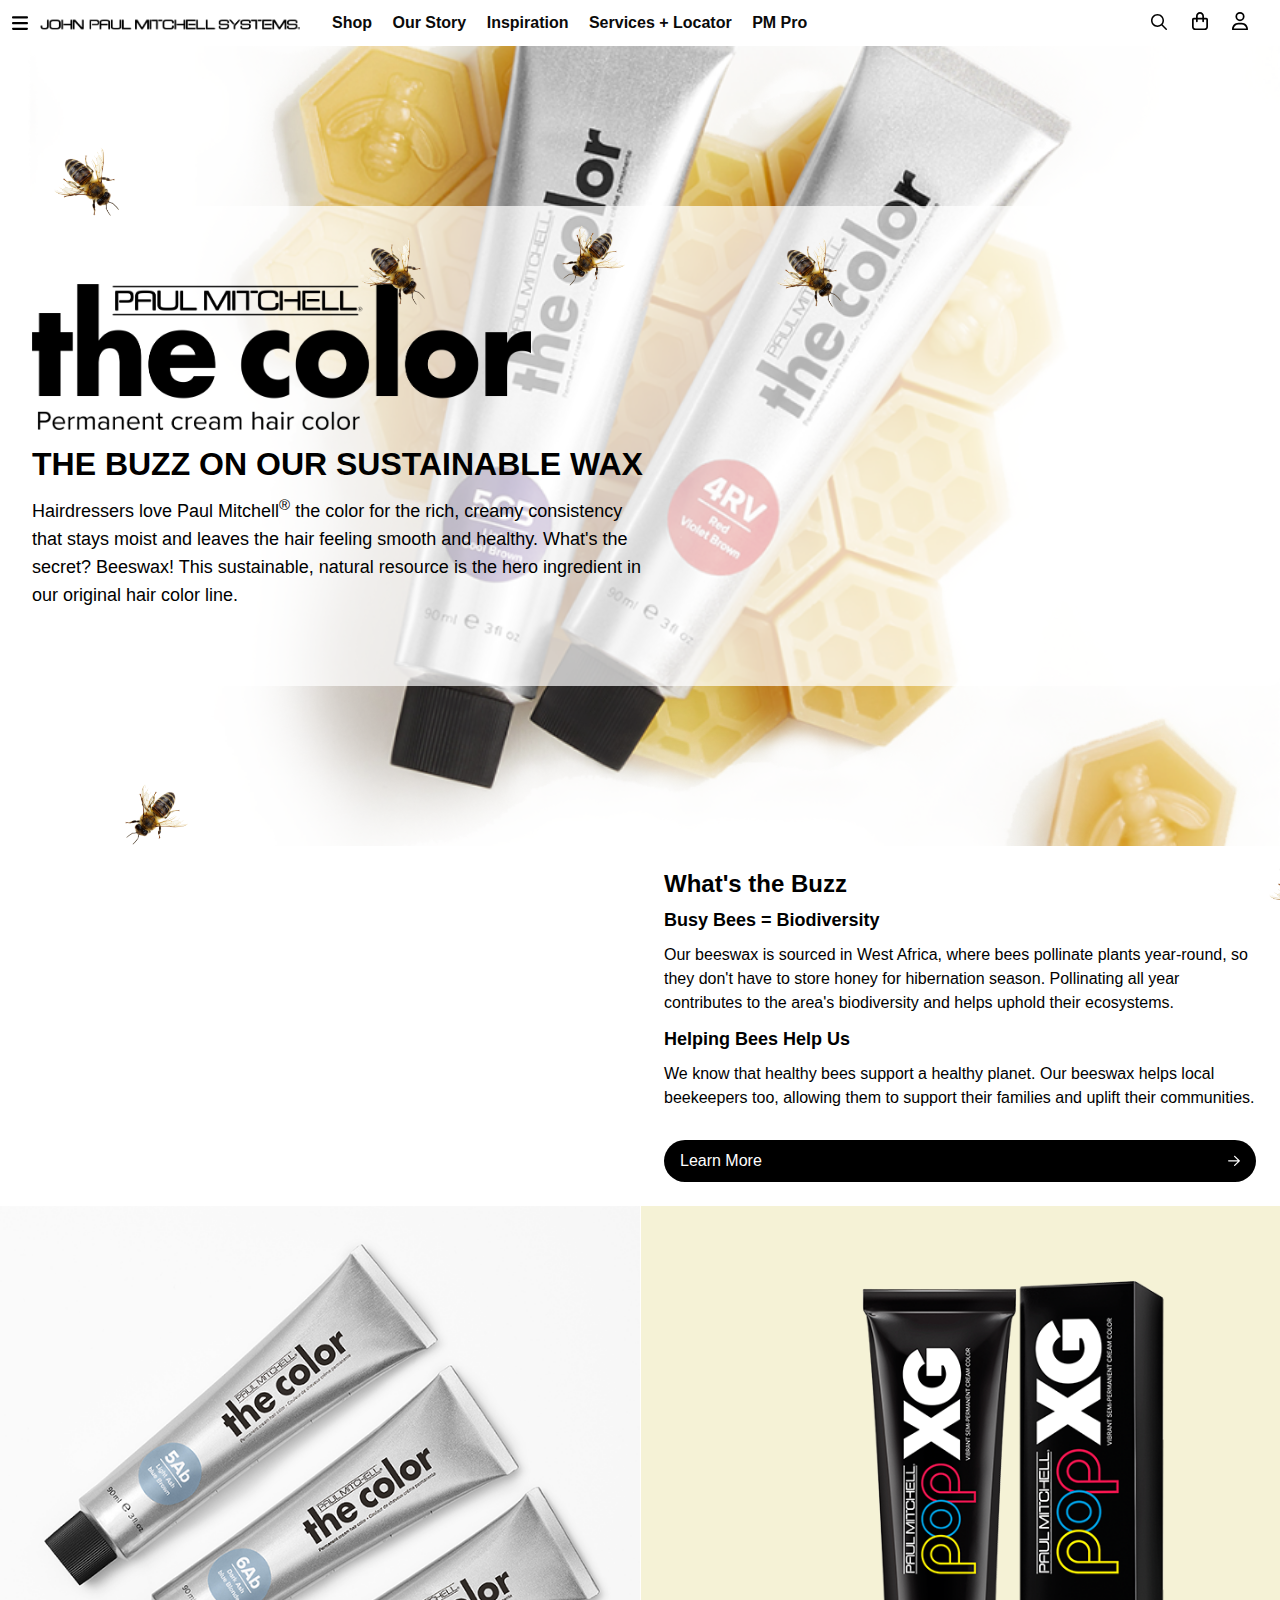
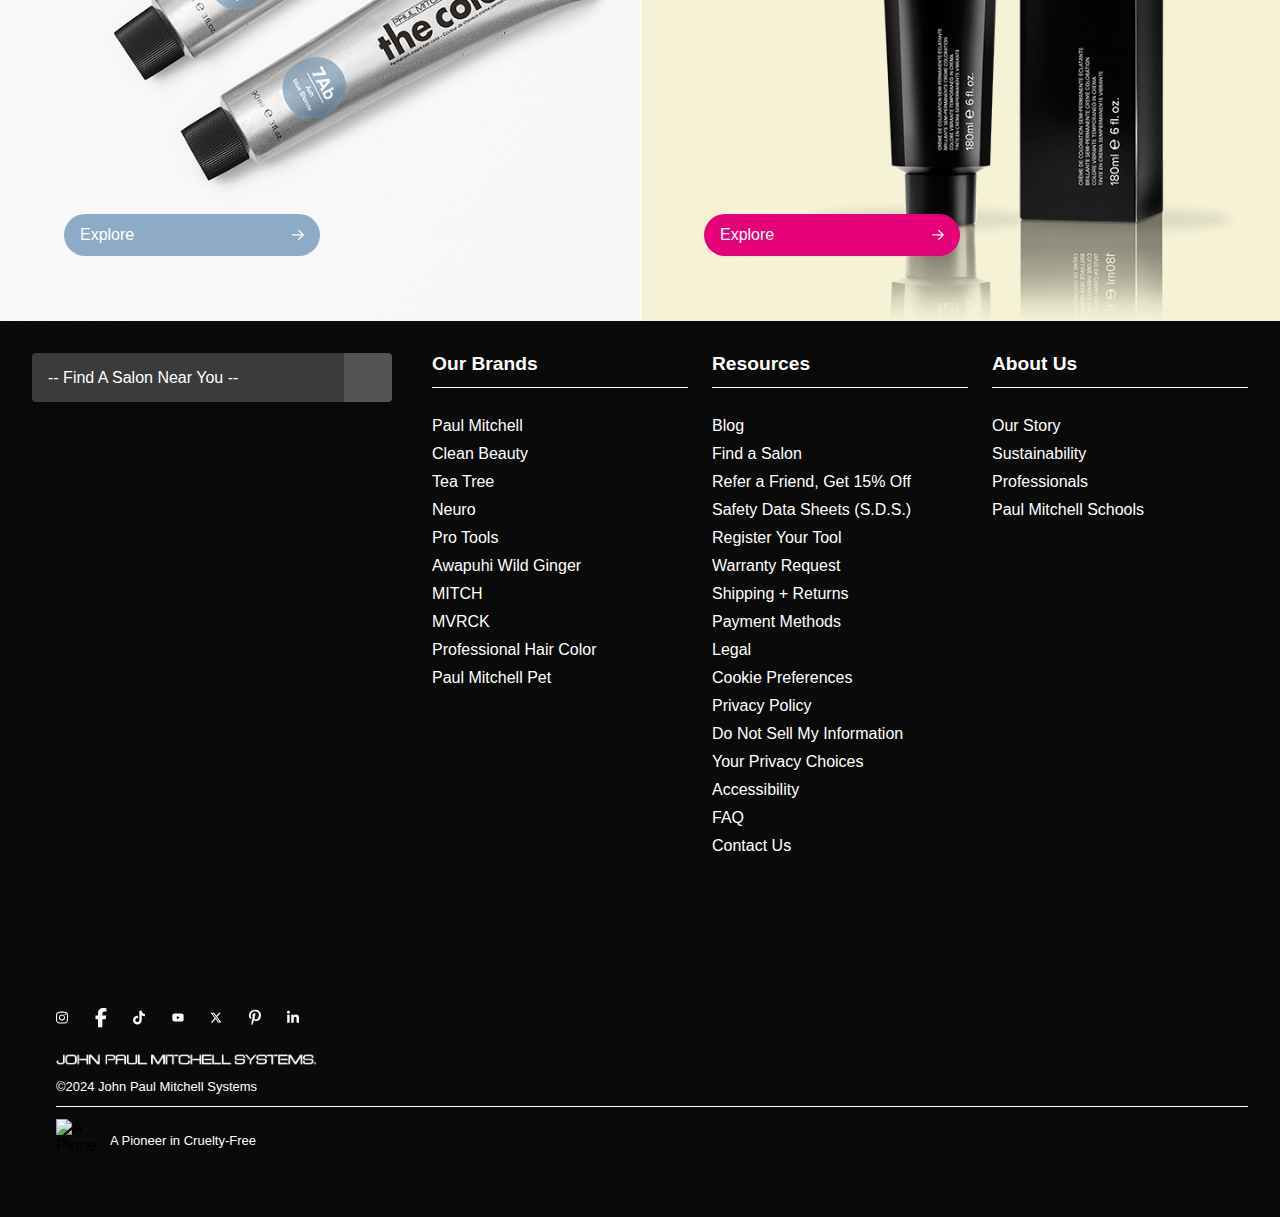
==== index.html @ 615f2bad "Add files via upload" ====
<!DOCTYPE html>
<html lang="en">
<head>
    <meta charset="UTF-8">
    <meta name="viewport" content="width=device-width, initial-scale=1.0">
    <meta name="robots" content="noindex, nofollow">
    <meta http-equiv="cache-control" content="no-cache">
    <meta http-equiv="expires" content="0">
    <meta http-equiv="pragma" content="no-cache">


    <title>JPMS - The Color Landing Page Prototype</title>
    <link rel="stylesheet" href="https://use.typekit.net/tuy0cks.css">
    <link rel="stylesheet" href="https://kit.fontawesome.com/e9c3cba1af.css" crossorigin="anonymous">
    <link rel="stylesheet" href="src/styles-mobile.css">
    <link rel="stylesheet" href="src/styles-tablet.css">
    <link rel="stylesheet" href="src/styles-desktop.css">
    <link rel="stylesheet" href="src/styles-bee.css">
</head>
<body>
    
    <div id="bee-container"></div>

    <main class="container">
            
            <header class="header">

             
                    
                    <svg class="menu" xmlns="http://www.w3.org/2000/svg" viewBox="0 0 448 512"><path d="M0 96C0 78.3 14.3 64 32 64H416c17.7 0 32 14.3 32 32s-14.3 32-32 32H32C14.3 128 0 113.7 0 96zM0 256c0-17.7 14.3-32 32-32H416c17.7 0 32 14.3 32 32s-14.3 32-32 32H32c-17.7 0-32-14.3-32-32zM448 416c0 17.7-14.3 32-32 32H32c-17.7 0-32-14.3-32-32s14.3-32 32-32H416c17.7 0 32 14.3 32 32z"/></svg>
                   
                    
                    <img src="assets/logo-jpms-short.png" class="logo-short">
                    
                    <img src="assets/logo-jpms.png" class="logo-long">  
                    
                    <div class="links">
                        <a href="#">Shop</a>
                        <a href="#">Our Story</a>
                        <a href="#">Inspiration</a>
                        <a href="#">Services + Locator</a>
                        <a href="#">PM Pro</a>
                    </div>
                              
            </header>



            <nav class="header-nav">

                <div>
                    <svg class="ico" xmlns="http://www.w3.org/2000/svg" viewBox="0 0 512 512"><path d="M368 208A160 160 0 1 0 48 208a160 160 0 1 0 320 0zM337.1 371.1C301.7 399.2 256.8 416 208 416C93.1 416 0 322.9 0 208S93.1 0 208 0S416 93.1 416 208c0 48.8-16.8 93.7-44.9 129.1L505 471c9.4 9.4 9.4 24.6 0 33.9s-24.6 9.4-33.9 0L337.1 371.1z"/></svg>

                    <svg class="ico" viewBox="0 0 448 512"><path d="M160 112v48H288V112c0-35.3-28.7-64-64-64s-64 28.7-64 64zm-48 96H48V416c0 26.5 21.5 48 48 48H352c26.5 0 48-21.5 48-48V208H336v56c0 13.3-10.7 24-24 24s-24-10.7-24-24V208H160v56c0 13.3-10.7 24-24 24s-24-10.7-24-24V208zm0-48V112C112 50.1 162.1 0 224 0s112 50.1 112 112v48h64c26.5 0 48 21.5 48 48V416c0 53-43 96-96 96H96c-53 0-96-43-96-96V208c0-26.5 21.5-48 48-48h64z"/></svg>

                    <svg class="ico" xmlns="http://www.w3.org/2000/svg" viewBox="0 0 448 512"><path d="M304 128a80 80 0 1 0 -160 0 80 80 0 1 0 160 0zM96 128a128 128 0 1 1 256 0A128 128 0 1 1 96 128zM49.3 464H398.7c-8.9-63.3-63.3-112-129-112H178.3c-65.7 0-120.1 48.7-129 112zM0 482.3C0 383.8 79.8 304 178.3 304h91.4C368.2 304 448 383.8 448 482.3c0 16.4-13.3 29.7-29.7 29.7H29.7C13.3 512 0 498.7 0 482.3z"/></svg>
                
                </div>    
               
            </nav>


            <section class="hero">
                
                <div class="image">
                    <img src="assets/logo-the-color.png" class="logo">
                </div>
                    
                    <h1>the buzz on our sustainable wax</h1>
                    
                    <p>Hairdressers love Paul Mitchell<sup>&#174;</sup> the color for the rich, creamy consistency that stays moist and leaves the hair feeling smooth and healthy. What's the secret? Beeswax! This sustainable, natural resource is the hero ingredient in our original hair color line.</p>       
                
            </section>
            

            <article class="article-container">
                
                <div class="vid">
                <video class="vid-content" autoplay loop muted playsinline>
                    <source src="assets/vid-color-bees.mp4" type="video/mp4">
                    Your browser does not support the video tag.
                </video>
                </div>

           

                <div class="article">
                   
                    <h2>What's the Buzz</h2>
                    <h3>Busy Bees = Biodiversity</h3>
                    <p>Our beeswax is sourced in West Africa, where bees pollinate plants year-round, so they don't have to store honey for hibernation season. Pollinating all year contributes to the area's biodiversity and helps uphold their ecosystems.</p>
                    <h3>Helping Bees Help Us</h3>
                    <p>We know that healthy bees support a healthy planet. Our beeswax helps local beekeepers too, allowing them to support their families and uplift their communities.</p> 
                
                    <button type="button">Learn More <svg class="svg" xmlns="http://www.w3.org/2000/svg" viewBox="0 0 448 512"><path fill="currentColor" d="M440.6 273.4c4.7-4.5 7.4-10.8 7.4-17.4s-2.7-12.8-7.4-17.4l-176-168c-9.6-9.2-24.8-8.8-33.9 .8s-8.8 24.8 .8 33.9L364.1 232 24 232c-13.3 0-24 10.7-24 24s10.7 24 24 24l340.1 0L231.4 406.6c-9.6 9.2-9.9 24.3-.8 33.9s24.3 9.9 33.9 .8l176-168z"/></svg></button>

                 
                </div>
            
            </article>
            
          



            <article class="promos" >
                
                <div class="ads">
                    <div class="ad1"> 
                        <img src="assets/ad1-ashBlue.png">
                        <button type="button">Explore <svg class="svg" xmlns="http://www.w3.org/2000/svg" viewBox="0 0 448 512"><path fill="currentColor" d="M440.6 273.4c4.7-4.5 7.4-10.8 7.4-17.4s-2.7-12.8-7.4-17.4l-176-168c-9.6-9.2-24.8-8.8-33.9 .8s-8.8 24.8 .8 33.9L364.1 232 24 232c-13.3 0-24 10.7-24 24s10.7 24 24 24l340.1 0L231.4 406.6c-9.6 9.2-9.9 24.3-.8 33.9s24.3 9.9 33.9 .8l176-168z"/></svg></button>
                    </div>
            

            
            
                    <div class="ad2">
                        <img src="assets/ad2-PopXG.png">
                        <button type="button">Explore <svg class="svg" xmlns="http://www.w3.org/2000/svg" viewBox="0 0 448 512"><path fill="currentColor" d="M440.6 273.4c4.7-4.5 7.4-10.8 7.4-17.4s-2.7-12.8-7.4-17.4l-176-168c-9.6-9.2-24.8-8.8-33.9 .8s-8.8 24.8 .8 33.9L364.1 232 24 232c-13.3 0-24 10.7-24 24s10.7 24 24 24l340.1 0L231.4 406.6c-9.6 9.2-9.9 24.3-.8 33.9s24.3 9.9 33.9 .8l176-168z"/></svg></button>
                
                    </div> 
                </div>       
            
            </article>

            
           
      

        

      
            <footer class="footer">

                <!-- <h2 class="location-title"><svg class="svg" xmlns="http://www.w3.org/2000/svg" viewBox="0 0 384 512"><path d="M336 192c0-79.5-64.5-144-144-144S48 112.5 48 192c0 12.4 4.5 31.6 15.3 57.2c10.5 24.8 25.4 52.2 42.5 79.9c28.5 46.2 61.5 90.8 86.2 122.6c24.8-31.8 57.8-76.4 86.2-122.6c17.1-27.7 32-55.1 42.5-79.9C331.5 223.6 336 204.4 336 192zm48 0c0 87.4-117 243-168.3 307.2c-12.3 15.3-35.1 15.3-47.4 0C117 435 0 279.4 0 192C0 86 86 0 192 0S384 86 384 192zm-160 0a32 32 0 1 0 -64 0 32 32 0 1 0 64 0zm-112 0a80 80 0 1 1 160 0 80 80 0 1 1 -160 0z"/></svg>Find a salon near you:</h2> -->

              <article class="locator-search">


                   
                    <select id="stateSelect">
                        <option> -- Find A Salon Near You -- </option>
                    </select>
                

                    <div id="salonModal" class="modal">
                    
                  
                        <h2 class="modal-header" style="z-index: 2000;">Salons Near You</h2>
                    
                        <div class="modal-body" id="salonList"></div>
                        <div class="modal-close" onclick="closeModal()">close x</div>
                
                    </div>
 
                </article> 
                
          
                <section class="footer-nav">
                    <nav class="nav1">
                        <h3 class="nav-h3">Our Brands</h3>
                        <a href="#">Paul Mitchell</a>
                        <a href="#">Clean Beauty</a>
                        <a href="#">Tea Tree</a>
                        <a href="#">Neuro</a>
                        <a href="#">Pro Tools</a>
                        <a href="#">Awapuhi Wild Ginger</a>
                        <a href="#">MITCH</a>
                        <a href="#">MVRCK</a>
                        <a href="#">Professional Hair Color</a>
                        <a href="#">Paul Mitchell Pet</a>
                    </nav>

                    <nav class="nav2">
                        <h3 class="nav-h3">Resources</h3>
                        <a href="#">Blog</a>
                        <a href="#">Find a Salon</a>
                        <a href="#">Refer a Friend, Get 15% Off</a>
                        <a href="#">Safety Data Sheets (S.D.S.)</a>
                        <a href="#">Register Your Tool</a>
                        <a href="#">Warranty Request</a>
                        <a href="#">Shipping + Returns</a>
                        <a href="#">Payment Methods</a>
                        <a href="#">Legal</a>
                        <a href="#">Cookie Preferences</a>
                        <a href="#">Privacy Policy</a>
                        <a href="#">Do Not Sell My Information</a>
                        <a href="#">Your Privacy Choices</a>
                        <a href="#">Accessibility</a>
                        <a href="#">FAQ</a>
                        <a href="#">Contact Us</a>
                    </nav>

                    <nav class="nav3">
                        <h3 class="nav-h3">About Us</h3>
                        <a href="#">Our Story</a>
                        <a href="#">Sustainability</a>
                        <a href="#">Professionals</a>
                        <a href="#">Paul Mitchell Schools</a>
                    </nav>
                
                </section>

                <section class="footer-nav-mobile">
                    <button class="accordion">
                        Our Brands
                        <svg class="svg" xmlns="http://www.w3.org/2000/svg" viewBox="0 0 448 512"><path d="M240 64c0-8.8-7.2-16-16-16s-16 7.2-16 16V240H32c-8.8 0-16 7.2-16 16s7.2 16 16 16H208V448c0 8.8 7.2 16 16 16s16-7.2 16-16V272H416c8.8 0 16-7.2 16-16s-7.2-16-16-16H240V64z"/></svg>
                    </button>
                        <div class="panel">
                            <div class="links">
                            <a href="#">Paul Mitchell</a>
                            <a href="#">Clean Beauty</a>
                            <a href="#">Tea Tree</a>
                            <a href="#">Neuro</a>
                            <a href="#">Pro Tools</a>
                            <a href="#">Awapuhi Wild Ginger</a>
                            <a href="#">MITCH</a>
                            <a href="#">MVRCK</a>
                            <a href="#">Professional Hair Color</a>
                            <a href="#">Paul Mitchell Pet</a>
                            </div>
                        </div>

                    
                    <button class="accordion">
                        Resources
                        <svg class="svg" xmlns="http://www.w3.org/2000/svg" viewBox="0 0 448 512"><path d="M240 64c0-8.8-7.2-16-16-16s-16 7.2-16 16V240H32c-8.8 0-16 7.2-16 16s7.2 16 16 16H208V448c0 8.8 7.2 16 16 16s16-7.2 16-16V272H416c8.8 0 16-7.2 16-16s-7.2-16-16-16H240V64z"/></svg>
                    </button>
                        <div class="panel">
                            <div class="links">
                                <a href="#">Blog</a>
                                <a href="#">Find a Salon</a>
                                <a href="#">Refer a Friend, Get 15% Off</a>
                                <a href="#">Safety Data Sheets (S.D.S.)</a>
                                <a href="#">Register Your Tool</a>
                                <a href="#">Warranty Request</a>
                                <a href="#">Shipping + Returns</a>
                                <a href="#">Payment Methods</a>
                                <a href="#">Legal</a>
                                <a href="#">Cookie Preferences</a>
                                <a href="#">Privacy Policy</a>
                                <a href="#">Do Not Sell My Information</a>
                                <a href="#">Your Privacy Choices</a>
                                <a href="#">Accessibility</a>
                                <a href="#">FAQ</a>
                                <a href="#">Contact Us</a>å
                            </div>
                        </div>
                   
                    <button class="accordion">
                        About Us
                        <svg class="svg" xmlns="http://www.w3.org/2000/svg" viewBox="0 0 448 512"><path d="M240 64c0-8.8-7.2-16-16-16s-16 7.2-16 16V240H32c-8.8 0-16 7.2-16 16s7.2 16 16 16H208V448c0 8.8 7.2 16 16 16s16-7.2 16-16V272H416c8.8 0 16-7.2 16-16s-7.2-16-16-16H240V64z"/></svg>
                    </button> 
                        <div class="panel">
                            <div class="links">
                                <a href="#">Our Story</a>
                                <a href="#">Sustainability</a>
                                <a href="#">Professionals</a>
                                <a href="#">Paul Mitchell Schools</a>
                            </div>
                        </div>
                    
                
                </section>
            
                

                <section class="company-details">

                    <div class="social">
                        
                            <!-- insta -->
                            <svg class="svg" xmlns="http://www.w3.org/2000/svg" viewBox="0 0 448 512"><path d="M224.1 141c-63.6 0-114.9 51.3-114.9 114.9s51.3 114.9 114.9 114.9S339 319.5 339 255.9 287.7 141 224.1 141zm0 189.6c-41.1 0-74.7-33.5-74.7-74.7s33.5-74.7 74.7-74.7 74.7 33.5 74.7 74.7-33.6 74.7-74.7 74.7zm146.4-194.3c0 14.9-12 26.8-26.8 26.8-14.9 0-26.8-12-26.8-26.8s12-26.8 26.8-26.8 26.8 12 26.8 26.8zm76.1 27.2c-1.7-35.9-9.9-67.7-36.2-93.9-26.2-26.2-58-34.4-93.9-36.2-37-2.1-147.9-2.1-184.9 0-35.8 1.7-67.6 9.9-93.9 36.1s-34.4 58-36.2 93.9c-2.1 37-2.1 147.9 0 184.9 1.7 35.9 9.9 67.7 36.2 93.9s58 34.4 93.9 36.2c37 2.1 147.9 2.1 184.9 0 35.9-1.7 67.7-9.9 93.9-36.2 26.2-26.2 34.4-58 36.2-93.9 2.1-37 2.1-147.8 0-184.8zM398.8 388c-7.8 19.6-22.9 34.7-42.6 42.6-29.5 11.7-99.5 9-132.1 9s-102.7 2.6-132.1-9c-19.6-7.8-34.7-22.9-42.6-42.6-11.7-29.5-9-99.5-9-132.1s-2.6-102.7 9-132.1c7.8-19.6 22.9-34.7 42.6-42.6 29.5-11.7 99.5-9 132.1-9s102.7-2.6 132.1 9c19.6 7.8 34.7 22.9 42.6 42.6 11.7 29.5 9 99.5 9 132.1s2.7 102.7-9 132.1z"/></svg>
    
                            <!-- facebook -->
                            <svg class="svg" xmlns="http://www.w3.org/2000/svg" viewBox="0 0 320 512"><path d="M80 299.3V512H196V299.3h86.5l18-97.8H196V166.9c0-51.7 20.3-71.5 72.7-71.5c16.3 0 29.4 .4 37 1.2V7.9C291.4 4 256.4 0 236.2 0C129.3 0 80 50.5 80 159.4v42.1H14v97.8H80z"/></svg>
    
                            <!-- tik tok -->
                            <svg class="svg" xmlns="http://www.w3.org/2000/svg" viewBox="0 0 448 512"><path d="M448 209.9a210.1 210.1 0 0 1 -122.8-39.3V349.4A162.6 162.6 0 1 1 185 188.3V278.2a74.6 74.6 0 1 0 52.2 71.2V0l88 0a121.2 121.2 0 0 0 1.9 22.2h0A122.2 122.2 0 0 0 381 102.4a121.4 121.4 0 0 0 67 20.1z"/></svg>
    
                            <!-- youtube -->
                            <svg class="svg" xmlns="http://www.w3.org/2000/svg" viewBox="0 0 576 512"><path d="M549.7 124.1c-6.3-23.7-24.8-42.3-48.3-48.6C458.8 64 288 64 288 64S117.2 64 74.6 75.5c-23.5 6.3-42 24.9-48.3 48.6-11.4 42.9-11.4 132.3-11.4 132.3s0 89.4 11.4 132.3c6.3 23.7 24.8 41.5 48.3 47.8C117.2 448 288 448 288 448s170.8 0 213.4-11.5c23.5-6.3 42-24.2 48.3-47.8 11.4-42.9 11.4-132.3 11.4-132.3s0-89.4-11.4-132.3zm-317.5 213.5V175.2l142.7 81.2-142.7 81.2z"/></svg>
    
                            <!-- X -->
                            <svg class="svg" xmlns="http://www.w3.org/2000/svg" viewBox="0 0 512 512"><path d="M389.2 48h70.6L305.6 224.2 487 464H345L233.7 318.6 106.5 464H35.8L200.7 275.5 26.8 48H172.4L272.9 180.9 389.2 48zM364.4 421.8h39.1L151.1 88h-42L364.4 421.8z"/></svg>
    
                            <!-- pinterest -->
                            <svg class="svg" xmlns="http://www.w3.org/2000/svg" viewBox="0 0 384 512"><path d="M204 6.5C101.4 6.5 0 74.9 0 185.6 0 256 39.6 296 63.6 296c9.9 0 15.6-27.6 15.6-35.4 0-9.3-23.7-29.1-23.7-67.8 0-80.4 61.2-137.4 140.4-137.4 68.1 0 118.5 38.7 118.5 109.8 0 53.1-21.3 152.7-90.3 152.7-24.9 0-46.2-18-46.2-43.8 0-37.8 26.4-74.4 26.4-113.4 0-66.2-93.9-54.2-93.9 25.8 0 16.8 2.1 35.4 9.6 50.7-13.8 59.4-42 147.9-42 209.1 0 18.9 2.7 37.5 4.5 56.4 3.4 3.8 1.7 3.4 6.9 1.5 50.4-69 48.6-82.5 71.4-172.8 12.3 23.4 44.1 36 69.3 36 106.2 0 153.9-103.5 153.9-196.8C384 71.3 298.2 6.5 204 6.5z"/></svg>
    
                            <!-- in -->
                            <svg class="svg" xmlns="http://www.w3.org/2000/svg" viewBox="0 0 448 512"><path d="M100.3 448H7.4V148.9h92.9zM53.8 108.1C24.1 108.1 0 83.5 0 53.8a53.8 53.8 0 0 1 107.6 0c0 29.7-24.1 54.3-53.8 54.3zM447.9 448h-92.7V302.4c0-34.7-.7-79.2-48.3-79.2-48.3 0-55.7 37.7-55.7 76.7V448h-92.8V148.9h89.1v40.8h1.3c12.4-23.5 42.7-48.3 87.9-48.3 94 0 111.3 61.9 111.3 142.3V448z"/></svg>
                       
    
    
    
                    </div>
    
                    <copyright class="copyright">
                        
                        <img src="assets/logo-jpms-white.png" class="logo">
                        <p>&copy;2024 John Paul Mitchell Systems</p>
                    
                    </copyright>

                    <div class="cruelty-free">
                
                        <img alt="A Pioneer in Cruelty-Free icon" src="https://s7d1.scene7.com/is/image/jpms/CrueltyFree-icon?$PNG-Responsive$&amp;hei=60&amp;fmt=png-alpha">
                        <p>A Pioneer in Cruelty-Free</p>
                    </div>

                </section>
              



            </footer> 



    </main>
    <script src="salons.js"></script>
    <script src="bee.js"></script>
</body>
</html>
---- src/styles-mobile.css ----
* {
    margin:0;
    font-family: "proxima-nova", sans-serif;
    font-weight: 300, 400, 500, 700, 900;
}

:root {
    --arrow-bg: rgba(255, 255, 255, 0.3);
    --arrow-icon: url(https://upload.wikimedia.org/wikipedia/commons/9/9d/Caret_down_font_awesome_whitevariation.svg);
    --select-bg: rgba(255, 255, 255, 0.2);
  }

@media screen and (max-width: 599px) {

.container {
    display: grid;
    grid-template-columns: 1fr 1fr 1fr;
    grid-template-rows: repeat(8, auto);
    margin: auto;
    width: 100%;
}

.header {
    grid-column: 1 / 4;
    grid-row: 1 / 2;
    display: flex;
    padding:12px;   
}

.header .menu {
    width: 16px;
    height: 16px;
}

.header .logo-short {
    display: inline;
    width: 59px;
    height: 14px;
    margin-left: 12px;
    margin-top: 2px;  
}

.header .logo-long {
   display: none;
}

.header .links {
    display: none;
}


.header-nav {
    grid-column: 3 / 4;
    grid-row: 1 / 2;
    padding: 12px;
    display: flex;
    justify-content: flex-end;
    align-items: center;
    margin-right: 4px;

}

.header-nav .ico {
    width: 16px;
    height: auto;
    margin-right: 8px;
}


.hero {
    grid-column: 1 / span 4;
    grid-row: 2 / 4;
    background-image: url("../assets/hero-image.png");
    background-repeat: no-repeat;
    background-size: cover;
    background-position: center left;
    display: flex;
    flex-direction: column;
    justify-content: center;
    padding-left: 16px;
    min-height: 300px; /* Ensure the hero section is at least {*px}tall */
    position: relative;

}

.hero::before {
    content: "";
    position: absolute;
    top: 50;
    left: 0;
    width: 100%;
    height: 40%;
    background-color: rgba(255, 255, 255, 0.5); /* White overlay with 50% opacity */
    border-radius: 10px;
    z-index: 1; /* Ensure the overlay appears above the background image but below the content */
  }

.hero .image {
    position: relative;
    z-index: 2; /* Ensure the content appears above the overlay */
    display: flex;
    flex-direction: column;
  
  }

.hero .logo{
    width: 50%;
    height: auto;

}



.hero h1 {
    font-size: medium;
    text-transform: uppercase;
    width: 50%;
    margin-top: 8px;
    z-index: 5;
}



.hero p {
    display: none;
}

.article-container {
    grid-column: 1 / span 4;
    grid-row: 4 / 5;
    display: grid;
    grid-template-columns: 1fr 1fr 1fr;

}

.vid {
    grid-column: 1 / span 4;
    grid-row: 1;
    width: 100%;
    height: auto;  
    display: flex;
    justify-content: center;
    align-items: center;
}

.vid-content {
    width: 100%;
    height: auto;
    
}

.article {
    grid-column: 1 / span 4;
    grid-row: 2;
    margin: auto;
    padding: 24px;
   
}

.article button {
    display: flex;
    justify-content: space-between;
    align-items: center;
    padding: 12px 16px 12px 16px;
    background-color: #0A0A0A;
    border-radius: 50px;
    border: none;
    color: white;
    width: 100%;
    margin-top:30px;
    font-size: small;
}

.svg {
    width: 12px;
    height: auto;
}

.article h2 {
    font-size: larger;
    margin-bottom: 12px;
}

.article h3 {
    font-size: medium;
    margin-bottom: 12px;
}

.article p {
    font-size: small;
    margin-bottom: 14px;
}

.ad1 {
    grid-column: 1 / 4;
    grid-row: 6 / 7;
    position: relative;
}

.promo {
    grid-column: 1 / span 4;
    grid-row: 5 / 6;
    display: grid;
    grid-template-columns: 1fr 1fr 1fr;

}

.promos {
    grid-column: 1 / span 4;
    grid-row: 5 / 6;
    display: grid;
    grid-template-columns: 1fr 1fr 1fr;

}

.ads {
    grid-column: 1 / span 4;
    grid-row: 1;
    
}

.ad1 {
    width: 100%;
    position: relative;
}

.ad1 img {
    width: 100%;
    height: 100%;
}

.ad1 button {
    position:absolute;
    top: 85%;
    left: 10%;
    display: flex;
    justify-content: space-between;
    align-items: center;
    padding: 8px 16px 8px 16px;
    background-color: #8DAAC6;
    border-radius: 50px;
    border: none;
    color: white;
    width: 40%;
    font-size: small;
    
}
.ad2 {
    width: 100%;
    position:relative;
    
}

.ad2 img {
    width: 100%;
    height: 100%;
}

.ad2 button {
    position:absolute;
    top: 85%;
    left: 10%;
    display: flex;
    justify-content: space-between;
    align-items: center;
    padding: 8px 16px 8px 16px;
    background-color: #E50278;
    border-radius: 50px;
    border: none;
    color: white;
    width: 40%;
    font-size: small;
}


.footer {
    grid-column: 1 / span 6;
    grid-row: 7 / 9;
    padding: 12px;
    background-color: #0A0A0A;
    display: grid;
    grid-template-columns: 1fr;
    grid-template-rows: auto;
}


.locator-search {
    grid-column: 1;
    grid-row: auto;
    height: auto;
    display: flex;
    flex-direction: column;
    justify-content: center;
    align-items: center;
    position: relative;

}


.location-title .svg {
    fill: white;
    margin-right: 8px;
}


.locator-search .svg {
    fill: white;
    width: 12px;
    height: auto;
    margin-right: 8px;
    margin-left: 8px;
}

.locator-search select {
    appearance: none;
    margin-top: 24px;
    margin-bottom: 24px;
    border: 0;
    outline: 0;
    font: inherit;
    width: 90%;
    padding: 1rem 4rem 1rem 1rem;
    background: 
        var(--arrow-icon) 
        no-repeat right 0.8em center / 1.4em,
        linear-gradient(to left, 
        var(--arrow-bg) 3em, 
        var(--select-bg) 3em);
    color: white;
    border-radius: 0.25em;
    box-shadow: 0 0 1em 0 rgba(0, 0, 0, 0.2);
    cursor: pointer;

   
    &::-ms-expand {
      display: none;
    }
   
    &:focus {
      outline: none;
    }
  }
  


.modal {
    display: none;
    position: fixed;
    left: 0;
    right: 0;
    bottom: 0;
    width: 100%;
    background-color: white;
    border-top: none;
    box-shadow: 0 -2px 10px rgba(0, 0, 0, 0.1);
    z-index: 1000;
    transition: transform 0.3s ease-in-out;
    transform: translateY(100%);
    border-top-left-radius: 10px;
    border-top-right-radius: 10px;

}

.modal.open {
    display: block;
    transform: translateY(0);
}

.modal-header {
    padding: 10px;
    text-align: center;
    border-bottom: 1px solid #ccc;
}


.modal-body {
    padding: 48px;
    margin-bottom: 24px;
    text-align: center;
    display: flex; /* Use Flexbox */
    flex-direction: column;
    justify-content: center; /* Center items horizontally */
    align-items: center; /* Center items vertically */
    gap: 20px; /* Spacing between salons */
}


.modal-close {
    cursor: pointer;
    color: black;
    font-size: 14px;
    padding: 10px;
    display: block;
    text-align: center;
    border-top: 1px solid #ccc;
    text-transform: uppercase;
   
}

.modal-close .svg {
    width: 24px;
    height: auto;
}

.salon {
    padding: 12px;
    border-bottom: 1px solid #ccc;
    text-align: center;
   


}
.footer-nav {
    display: none;
}

.footer-nav-mobile {
    grid-column: 1;
    grid-row: 2;
    display: flex;
    flex-direction: column;
    align-items: center;
    margin-bottom: 48px;

}

.accordion {
    background-color: #0A0A0A;
    color: white;
    cursor: pointer;
    padding: 18px;
    width: 90%;
    text-align: left;
    border-bottom: 1px white solid;
    border-left: none;
    border-top: none;
    border-right: none;
    outline: none;
    transition: 0.4s;
    font-size: medium;
    display: flex;
    justify-content: space-between; 
    align-items: center;
  }
  
  .accordion .svg {
    fill: white;
    width: 12px;
    height: auto;

  }

  .active, .accordion:hover {
    background-color: none;
  }

  .panel {
    padding: 18px;
    background-color: none;
    display: none;
    overflow: hidden;
    width: 65%;
  }

  .panel a {
    color: white;
    text-decoration: none;
    margin-bottom: 12px;
  }

  .links {
    display: flex;
    flex-direction: column;
  }

  .company-details {

    display: flex;
    flex-direction: column;
    padding: 24px;

}

.social {   
    width: 68%;
    display: flex;
    justify-content: space-between;
    margin-bottom: 8px;
    


}
.social .svg {
    fill: white;
}

.copyright {   
    border-bottom: white 1px solid;
    margin-top: 12px;
   
}

.logo {
    width: 225px;
    height: auto;
}
.copyright p {
    color: white;
    font-size: small;
    margin-bottom: 12px;

}

.cruelty-free {    
    display: flex;
    align-items: center;
    margin-top: 12px;


}

.cruelty-free img {
    width: 42px;
    height: 42px;
    margin-right: 12px;
}
.cruelty-free p {
    font-size: small;
    color: white;
}


}
---- src/styles-tablet.css ----
* {
    margin:0;
    font-family: "proxima-nova", sans-serif;
    font-weight: 300, 400, 500, 700, 900;
}

:root {
    --arrow-bg: rgba(255, 255, 255, 0.3);
    --arrow-icon: url(https://upload.wikimedia.org/wikipedia/commons/9/9d/Caret_down_font_awesome_whitevariation.svg);
    --select-bg: rgba(255, 255, 255, 0.2);
  }

@media screen and (min-width: 600px) and (max-width: 1023px) {

.container {
    display: grid;
    grid-template-columns: 1fr 1fr 1fr;
    grid-template-rows: repeat(8, auto);
    margin: auto;
    width: 100%;
}

.header {
    grid-column: 1 / 3;
    grid-row: 1 / 2;
    display: flex;
    padding:12px;

      
}

.header .menu {
    width: 16px;
    height: 16px;
    margin-left: 8px;
}

.header .logo-short {
    display: inline;
    width: 69px;
    height: 16px;
    margin-left: 18px;
    margin-top: 2px;  
}

.header .logo-long {
   display: none;
}

.header .links {
    display: none;
}

.header-nav {
    grid-column: 3 / 4;
    grid-row: 1 / 2;
    padding: 12px;
    display: flex;
    justify-content: flex-end;
    align-items: center;



}

.header-nav .ico {
    width: 16px;
    height: auto;
    margin-right: 8px;

}


.hero {
    grid-column: 1 / span 4;
    grid-row: 2 / 4;
    background-image: url("../assets/hero-image.png");
    background-repeat: no-repeat;
    background-size: cover;
    background-position: center left;
    display: flex;
    flex-direction: column;
    justify-content: center;
    padding-left: 32px;
    min-height: 450px; 
    position: relative;


}

.hero::before {
    content: "";
    position: absolute;
    top: 50;
    left: 0;
    width: 100%;
    height: 80%;
    background-color: rgba(255, 255, 255, 0.55); /* White overlay */
    z-index: 1; 
  }

.hero .image {
    position: relative;
    z-index: 2; 
    display: flex;
    flex-direction: column;
  
  }

.hero .logo{
    width: 50%;
    height: auto;

}

.hero h1 {
    font-size: medium;
    text-transform: uppercase;
    width: 50%;
    margin-top: 20px;
    z-index: 5;
}

.hero p {
   
    font-size: medium;
    font-weight: 500;
    display: block;
    width: 60%;
    z-index: 6;
    margin-top: 8px;
}

.article-container {
    grid-column: 1 / span 4;
    grid-row: 4 / 5;
    display: grid;
    grid-template-columns: 1fr 1fr;

}

.vid {
    grid-column: 1 / span 3;
    grid-row: 1;
    width: 100%;
    height: auto;  
    display: flex;
    justify-content: center;
    align-items: center;
}

.vid-content {
    width: 100%;
    height: auto;
    
}

.article {
    grid-column: 1 / span 4;
    grid-row: 2;
    padding: 32px;
   
}

.article button {
    display: flex;
    justify-content: space-between;
    align-items: center;
    padding: 12px 16px 12px 16px;
    background-color: #0A0A0A;
    border-radius: 50px;
    border: none;
    color: white;
    width: 100%;
    margin-top:30px;
    font-size: small;
}

.svg {
    width: 12px;
    height: auto;
}

.article h2 {
    font-size: x-large;
    margin-bottom: 12px;
}

.article h3 {
    font-size: large;
    margin-bottom: 12px;
}

.article p {
    font-size: medium;
    margin-bottom: 14px;
}

.promos {
    grid-column: 1 / span 4;
    grid-row: 5 / 6;
    display: grid;
    grid-template-columns: 1fr 1fr 1fr;

}

.ads {
    grid-column: 1 / span 4;
    grid-row: 1;
    display: flex;
    
}

.ad1 {
    width: 50%;
    position: relative;
}

.ad1 img {
    width: 100%;
    height: 100%;
}

.ad1 button {
    position:absolute;
    top: 85%;
    left: 10%;
    display: flex;
    justify-content: space-between;
    align-items: center;
    padding: 8px 16px 8px 16px;
    background-color: #8DAAC6;
    border-radius: 50px;
    border: none;
    color: white;
    width: 40%;
    font-size: small;
    
}
.ad2 {
    width: 50%;
    position:relative;
    
}

.ad2 img {
    width: 100%;
    height: 100%;
}

.ad2 button {
    position:absolute;
    top: 85%;
    left: 10%;
    display: flex;
    justify-content: space-between;
    align-items: center;
    padding: 8px 16px 8px 16px;
    background-color: #E50278;
    border-radius: 50px;
    border: none;
    color: white;
    width: 40%;
    font-size: small;
}

.footer {
    grid-column: 1 / span 6;
    grid-row: 7 / 9;
    padding: 24px;
    background-color: #0A0A0A;
    display: grid;
    grid-template-columns: 1fr;
    grid-template-rows: auto;
}


.locator-search {
    grid-column: 1;
    grid-row: 1;
    height: auto;
    display: flex;
    flex-direction: column;
    justify-content: center;
    align-items: center;
    margin-top: 24px;
    position: relative;

}


.location-title .svg {
    fill: white;
    margin-right: 8px;
}


.locator-search .svg {
    fill: white;
    width: 12px;
    height: auto;
    margin-right: 8px;
    margin-left: 8px;
}

.locator-search select {
    appearance: none;
    margin-bottom: 48px;
    border: 0;
    outline: 0;
    font: inherit;
    width: 90%;
    padding: 1rem 4rem 1rem 1rem;
    background: 
        var(--arrow-icon) 
        no-repeat right 0.8em center / 1.4em,
        linear-gradient(to left, 
        var(--arrow-bg) 3em, 
        var(--select-bg) 3em);
    color: white;
    border-radius: 0.25em;
    box-shadow: 0 0 1em 0 rgba(0, 0, 0, 0.2);
    cursor: pointer;


   
    &::-ms-expand {
      display: none;
    }
   
    &:focus {
      outline: none;
    }
  }
  


.modal {
    display: none;
    position: fixed;
    left: 0;
    right: 0;
    bottom: 0;
    width: 100%;
    background-color: white;
    border-top: none;
    box-shadow: 0 -2px 10px rgba(0, 0, 0, 0.1);
    z-index: 1000;
    transition: transform 0.3s ease-in-out;
    transform: translateY(100%);
    border-top-left-radius: 10px;
    border-top-right-radius: 10px;

}

.modal.open {
    display: block;
    transform: translateY(0);
}

.modal-header {
    padding: 10px;
    text-align: center;
    border-bottom: 1px solid #ccc;
}


.modal-body {
    padding: 48px;
    margin-bottom: 24px;
    text-align: center;
    display: flex; /* Use Flexbox */
    flex-direction: column;
    justify-content: center; /* Center items horizontally */
    align-items: center; /* Center items vertically */
    gap: 20px; /* Spacing between salons */
}


.modal-close {
    cursor: pointer;
    color: #0A0A0A;
    font-size: 14px;
    padding: 10px;
    display: block;
    text-align: center;
    border-top: 1px solid #ccc;
    text-transform: uppercase;
   
}

.modal-close .svg {
    width: 24px;
    height: auto;
}

.salon {
    padding: 12px;
    border-bottom: 1px solid #ccc;
    text-align: center;
   
}

.footer-nav {
    display: none;
}

.footer-nav-mobile {
    grid-column: 1;
    grid-row: auto;
    display: flex;
    flex-direction: column;
    align-items: center;

}

.accordion {
    background-color: #0A0A0A;
    color: white;
    cursor: pointer;
    padding: 18px;
    width: 90%;
    text-align: left;
    border-bottom: 1px white solid;
    border-left: none;
    border-top: none;
    border-right: none;
    outline: none;
    transition: 0.4s;
    font-size: medium;
    display: flex;
    justify-content: space-between; 
    align-items: center;
  }
  
  .accordion .svg {
    fill: white;
    width: 12px;
    height: auto;

  }

  .active, .accordion:hover {
    background-color: none;
  }

  .panel {
    padding: 18px;
    background-color: none;
    display: none;
    overflow: hidden;
    width: 75%;
  }

  .panel a {
    color: white;
    text-decoration: none;
    margin-bottom: 12px;
  }

  .links {
    display: flex;
    flex-direction: column;
  }

  .company-details {
    display: flex;
    flex-direction: column;
    padding: 48px;
    margin-top: 64px;
}

.social {   
    width: 34%;
    display: flex;
    justify-content: space-between;
    margin-bottom: 8px;


}
.social .svg {
    fill: white;
}

.copyright {   
    border-bottom: white 1px solid;
    margin-top: 12px;
   
}

.logo {
    width: 225px;
    height: auto;
}
.copyright p {
    color: white;
    font-size: small;
    margin-bottom: 12px;

}

.cruelty-free {    
    display: flex;
    align-items: center;
    margin-top: 16px;


}

.cruelty-free img {
    width: 42px;
    height: 42px;
    margin-right: 12px;
}
.cruelty-free p {
    font-size: small;
    color: white;
}



}
---- src/styles-desktop.css ----
* {
    margin:0;
    font-family: "proxima-nova", sans-serif;
    font-weight: 300, 400, 500, 700, 900;
}

:root {
    --arrow-bg: rgba(255, 255, 255, 0.3);
    --arrow-icon: url(https://upload.wikimedia.org/wikipedia/commons/9/9d/Caret_down_font_awesome_whitevariation.svg);
    --select-bg: rgba(255, 255, 255, 0.2);
  }


@media screen and (min-width: 1024px) {

.container {
    display: grid;
    grid-template-columns: 1fr 1fr 1fr;
    grid-template-rows: repeat(8, auto);
    margin: auto;
    max-width: 1440px;
    width: 100%;

   
}

.header {
    grid-column: 1 / span 3;
    grid-row: 1 / 2;
    display: flex;
    align-items: center;
    padding: 12px;

   
}

.header .menu {
    width: 16px;
    margin-right: 12px;
}

.header .logo-short {
    display: none;  
}

.header .logo-long {
    display: block;
    width: 260px;
    height: auto;
    margin-top: 3px;
    
   
    
}

.header .links {
    display: block;
    margin-left: 32px;    

}

.header a {
    font-size: medium;
    font-weight: 600;
    text-decoration: none;
    color: #0A0A0A;
    margin-right: 16px;
}

header a:hover {
    color: #ccc;
}

.header-nav {
    grid-column: 3 / 4;
    grid-row: 1 / 2;
    padding: 12px;
    display: flex;
    justify-content: flex-end;
    align-items: center;


    
}


.header-nav .ico {
    width: 16px;
    height: auto;
    margin-right: 20px;
}


.hero {
    grid-column: 1 / span 4;
    grid-row: 2 / 4;
    background-image: url("../assets/hero-image.png");
    background-repeat: no-repeat;
    background-size: cover;
    background-position: center;
    display: flex;
    flex-direction: column;
    justify-content: center;
    padding-left: 32px;
    min-height: 800px; 
    position: relative;

} 

.hero::before {
    content: "";
    position: absolute;
    top: 50;
    left: 0;
    width: 100%;
    height: 60%;
    background-color: rgba(255, 255, 255, 0.70);
    border-radius: 10px;
    z-index: 1; 
  }

.hero .image {
    position: relative;
    z-index: 2; 
    display: flex;
    flex-direction: column;
  
  }

.hero .logo{
    width: 40%;
    height: auto;

}

.hero h1 {
    font-size: xx-large;
    text-transform: uppercase;
    width: 70%;
    margin-top: 8px;
    z-index: 5;
}

.hero p {
   
    font-size: large;
    font-weight: 500;
    display: block;
    width: 50%;
    z-index: 6;
    margin-top: 8px;
    line-height: 28px;
} 

.article-container {
    grid-column: 1 / span 4;
    grid-row: 4 / 5;
    display: grid;
    grid-template-columns: 1fr 1fr;

}

.vid {
    grid-column: 1;
    grid-row: 1;
    width: 100%;
    height: auto;  
    display: flex;
    justify-content: center;
    align-items: center;
}

.vid-content {
    width: 100%;
    height: auto;
    
}

.article {
    grid-column: 2;
    grid-row: 1;
    margin: auto;
    padding: 24px;
}

.article button {
    display: flex;
    justify-content: space-between;
    padding: 12px 16px 12px 16px;
    background-color: black;
    border-radius: 50px;
    border: none;
    color: white;
    width: 100%;
    margin-top:30px;
    font-size: medium;
    align-items: center;
}

.article button:hover {
    font-weight: 700;
}

.svg {
    width: 12px;
    height: auto;
}

.article h2 {
    font-size: x-large;
    margin-bottom: 12px;
}

.article h3 {
    font-size: large;
    margin-bottom: 12px;
}

.article p {
    font-size: medium;
    margin-bottom: 14px;
    line-height: 24px;
}

.promos {
    grid-column: 1 / span 4;
    grid-row: 5 / 6;
    display: grid;
    grid-template-columns: 1fr 1fr;

}

.ads {
    grid-column: 1 / span 3;
    grid-row: 1;
    display: flex;
    
}

.ad1 {
    width: 50%;
    position: relative;
}

.ad1 img {
    width: 100%;
    height: 100%;
}

.ad1 button {
    position:absolute;
    top: 85%;
    left: 10%;
    display: flex;
    justify-content: space-between;
    align-items: center;
    padding: 12px 16px 12px 16px;
    background-color: #8DAAC6;
    border-radius: 50px;
    border: none;
    color: white;
    width: 40%;
    font-size: medium;
    
}

.ad2 {
    width: 50%;
    position:relative;
    
}

.ad2 img {
    width: 100%;
    height: 100%;
}

.ad2 button {
    position:absolute;
    top: 85%;
    left: 10%;
    display: flex;
    justify-content: space-between;
    align-items: center;
    padding: 12px 16px;
    background-color: #E50278;
    border-radius: 50px;
    border: none;
    color: white;
    width: 40%;
    font-size: medium;
 
}

.ad1 button:hover, .ad2 button:hover {
  font-weight: 700;
}



.footer {
    grid-column: 1 / span 6;
    grid-row: 7 / 9;
    background-color: #0A0A0A;
    display: grid;
    grid-template-columns: 400px 1fr 1fr 1fr 1fr;
    grid-template-rows: repeat(3, auto);
    padding: 32px;

    
}

.locator-search {
    grid-column: 1;
    grid-row: 1;
    display: flex;
    flex-direction: column;
    justify-content: flex-start;
    position: relative;
    width: 100%;


}

.location-title {
    margin-right: 32px;
    
}

.locator-search h2 {
    color: white;
    margin-bottom: 16px;
    font-size: large;
    text-transform: capitalize;
    
}

.locator-search .svg {
    fill: white;
    width: 12px;
    height: auto;
    margin-right: 8px;
    margin-left: 8px;
}

.locator-search select {
    appearance: none;
    border: 0;
    outline: 0;
    font: inherit;
    width: 90%;
    padding: 1rem 4rem 1rem 1rem;
    background: 
        var(--arrow-icon) 
        no-repeat right 0.8em center / 1.4em,
        linear-gradient(to left, 
        var(--arrow-bg) 3em, 
        var(--select-bg) 3em);
    color: white;
    border-radius: 0.25em;
    box-shadow: 0 0 1em 0 rgba(0, 0, 0, 0.2);
    cursor: pointer;

   
    &::-ms-expand {
      display: none;
    }
   
    &:focus {
      outline: none;
    }
  }
  


.modal {
    display: none;
    position: fixed;
    left: 0;
    right: 0;
    bottom: 0;
    width: 100%;
    background-color: white;
    border-top: none;
    box-shadow: 0 -2px 10px rgba(0, 0, 0, 0.1);
    z-index: 1000;
    transition: transform 0.3s ease-in-out;
    transform: translateY(100%);
    border-top-left-radius: 10px;
    border-top-right-radius: 10px;

}

.modal.open {
    display: block;
    transform: translateY(0);
}

.modal-header {
    padding: 10px;
    text-align: center;
    border-bottom: 1px solid #ccc;
    
}


.modal-body {
    padding: 48px;
    margin-bottom: 24px;
    text-align: center;
    display: flex; 
    flex-wrap: wrap; 
    justify-content: center; 
    align-items: center; 
    gap: 20px; 
}


.modal-close {
    cursor: pointer;
    color: #0A0A0A;
    font-size: 14px;
    padding: 10px;
    display: block;
    text-align: center;
    border-top: 1px solid #ccc;
    text-transform: uppercase;
   
}

.modal-close .svg {
    width: 24px;
    height: auto;
}

.salon {
    margin: 10px 0; padding: 10px;
    border: 1px solid #ccc;
    border-radius: 8px;
    background-color: #f9f9f9;
    text-align: left;
}

.footer-nav-mobile {
    display: none;
}
.footer-nav {
    grid-column: 2 / span 5;
    grid-row: 1;
    display: flex;
    justify-content: space-between;
  
}

.footer-nav a {
    color: white;
    text-decoration: none;
    font-size: medium;
    line-height: 28px;
}

.footer-nav a:hover {
    color: yellow;
}

.nav1 {
    grid-column: 2;
    display: flex;
    flex-direction: column;
    width: 100%;
    padding-right: 24px;

}

.nav2 {
    grid-column: 3;
    display: flex;
    flex-direction: column;
    width: 100%;
    padding-right: 24px;


}

.nav3 {
    grid-column: 4;
    display: flex;
    flex-direction: column;
    width: 100%;

}

.nav-h3 {
    font-size: larger;
    color: white;
    margin-bottom: 24px;
    border-bottom: white 1px solid;
    padding-bottom: 12px;

}

.company-details {
    grid-column: 1 / span 6;
    grid-row: 2;
    display: flex;
    flex-direction: column;
    width: 100%;
    margin-top: 124px;
    padding: 24px;
}

.social {   
    width: 20%;
    display: flex;
    justify-content: space-between;
    margin-bottom: 24px;

}
.social .svg {
    fill: white;
}

.copyright {
    border-bottom: white 1px solid;
    width: 98%;
   
}

.logo {
    width: 260px;
    height: auto;
    margin-bottom: 8px;
}
.copyright p {
    color: white;
    font-size: small;
    margin-bottom: 12px;

}

.cruelty-free {
    
    display: flex;
    align-items: center;
    margin-top: 12px;


}

.cruelty-free img {
    width: 42px;
    height: 42px;
    margin-right: 12px;
}
.cruelty-free p {
    width: 100%;
    font-size: small;
    color: white;
}

}
---- src/styles-bee.css ----
@media screen and (min-width: 1024px) {

#bee-container {
    position: fixed;
    top: 0;
    left: 0;
    width: 100%;
    height: 100vh; /* Full height */
    overflow: hidden; /* Hide overflow to keep bees within the viewport */
    z-index: 999; /* Ensure it is below other content */
    pointer-events: none; /* Allow clicks to pass through to other elements */
}

.bee {
    position: absolute;
    width: 25px; /* Adjust size as needed */
    height: 42px;
    background-size: contain;
    background-repeat: no-repeat;
    animation: buzz 5s infinite linear; /* Adjust duration for a more erratic feel */
}

.bee1 {
    background-image: url('../assets/bee1.png');
    width: 100px; /* Adjust size as needed */
    height: 56.25px;

}

.bee2 {
    background-image: url('../assets/bee2.png');
    width: 123px; /* Adjust size as needed */
    height: 92.25px;

}

.bee3 {
    background-image: url('../assets/bee3.png');
    width: 112px; /* Adjust size as needed */
    height: 84px;
  
}

@keyframes buzz {
    0% {
        transform: translate(0, 0) rotate(0deg);
    }
    4% {
        transform: translate(var(--tx1), var(--ty1)) rotate(30deg);
    }
    7.5% {
        transform: translate(var(--tx2), var(--ty2)) rotate(-30deg);
    }
    14% {
        transform: translate(var(--tx3), var(--ty3)) rotate(45deg);
    }
    19% {
        transform: translate(var(--tx4), var(--ty4)) rotate(-45deg);
    }
    100% {
        transform: translate(var(--tx5), var(--ty5)) rotate(60deg);
    }
    20% {
        transform: translate(var(--tx6), var(--ty6)) rotate(-60deg);
    }
    100% {
        transform: translate(var(--tx7), var(--ty7)) rotate(75deg);
    }
    80% {
        transform: translate(var(--tx8), var(--ty8)) rotate(-75deg);
    }
    90% {
        transform: translate(var(--tx9), var(--ty9)) rotate(90deg);
    }
    40% {
        transform: translate(var(--tx10), var(--ty10)) rotate(-90deg);
    }
}

}


@media screen and (min-width: 320px) and (max-width: 1023px) {

    #bee-container {
        position: fixed;
        top: 0;
        left: 0;
        width: 100%;
        height: 100vh; /* Full height */
        overflow: hidden; /* Hide overflow to keep bees within the viewport */
        z-index: 999; /* Ensure it is below other content */
        pointer-events: none; /* Allow clicks to pass through to other elements */
    }
    
    .bee {
        position: absolute;
        width: 25px; /* Adjust size as needed */
        height: 42px;
        background-size: contain;
        background-repeat: no-repeat;
        animation: buzz 5s infinite linear; /* Adjust duration for a more erratic feel */
    }
    
    .bee1 {
        background-image: url('../assets/bee1.png');
        width: 94px; /* Adjust size as needed */
        height: 70.5px;
    
    }
    
    .bee2 {
        background-image: url('../assets/bee2.png');
        width: 112px; /* Adjust size as needed */
        height: 84px;
    
    }
    
    .bee3 {
        background-image: url('../assets/bee3.png');
        width: 124px; /* Adjust size as needed */
        height: 93px;
      
    }
    
    @keyframes buzz {
        0% {
            transform: translate(0, 0) rotate(0deg);
        }
        4% {
            transform: translate(var(--tx1), var(--ty1)) rotate(30deg);
        }
        7.5% {
            transform: translate(var(--tx2), var(--ty2)) rotate(-30deg);
        }
        14% {
            transform: translate(var(--tx3), var(--ty3)) rotate(45deg);
        }
        19% {
            transform: translate(var(--tx4), var(--ty4)) rotate(-45deg);
        }
        100% {
            transform: translate(var(--tx5), var(--ty5)) rotate(60deg);
        }
        20% {
            transform: translate(var(--tx6), var(--ty6)) rotate(-60deg);
        }
        100% {
            transform: translate(var(--tx7), var(--ty7)) rotate(75deg);
        }
        80% {
            transform: translate(var(--tx8), var(--ty8)) rotate(-75deg);
        }
        90% {
            transform: translate(var(--tx9), var(--ty9)) rotate(90deg);
        }
        40% {
            transform: translate(var(--tx10), var(--ty10)) rotate(-90deg);
        }
    }

}
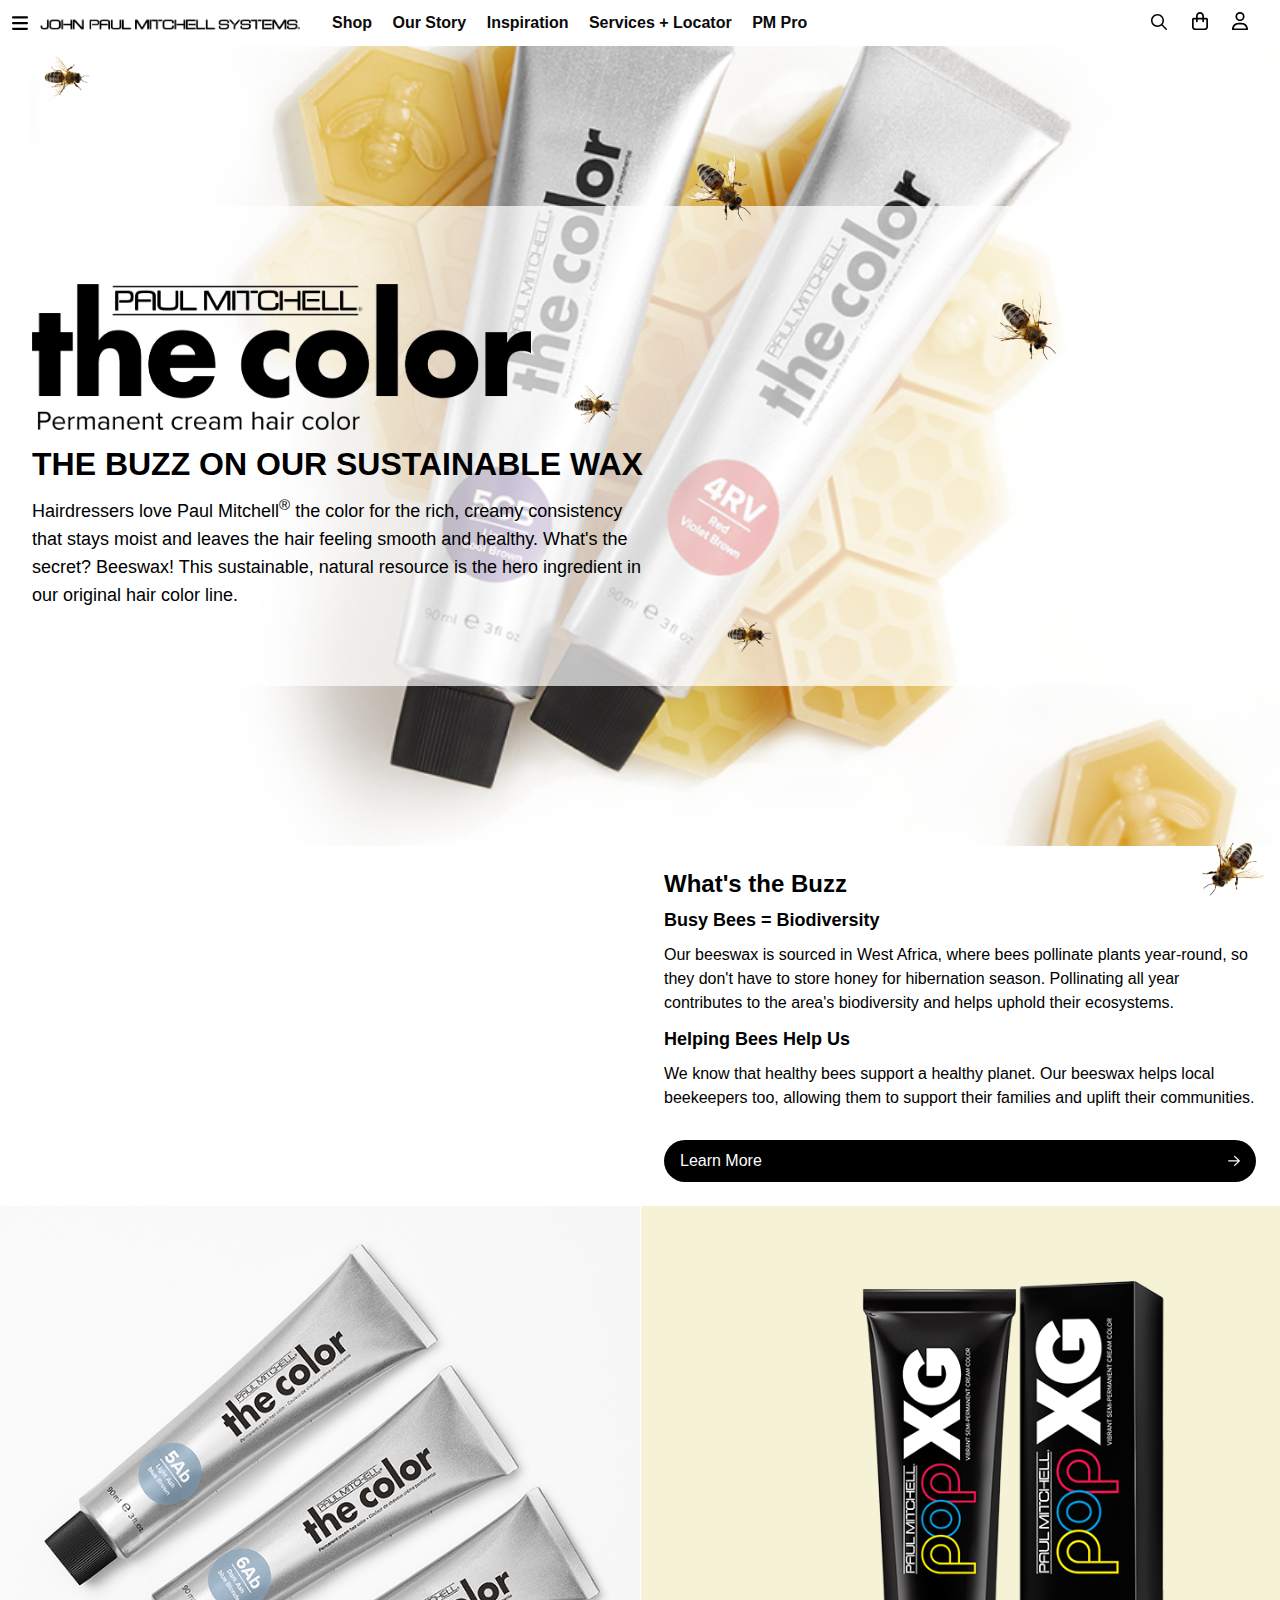
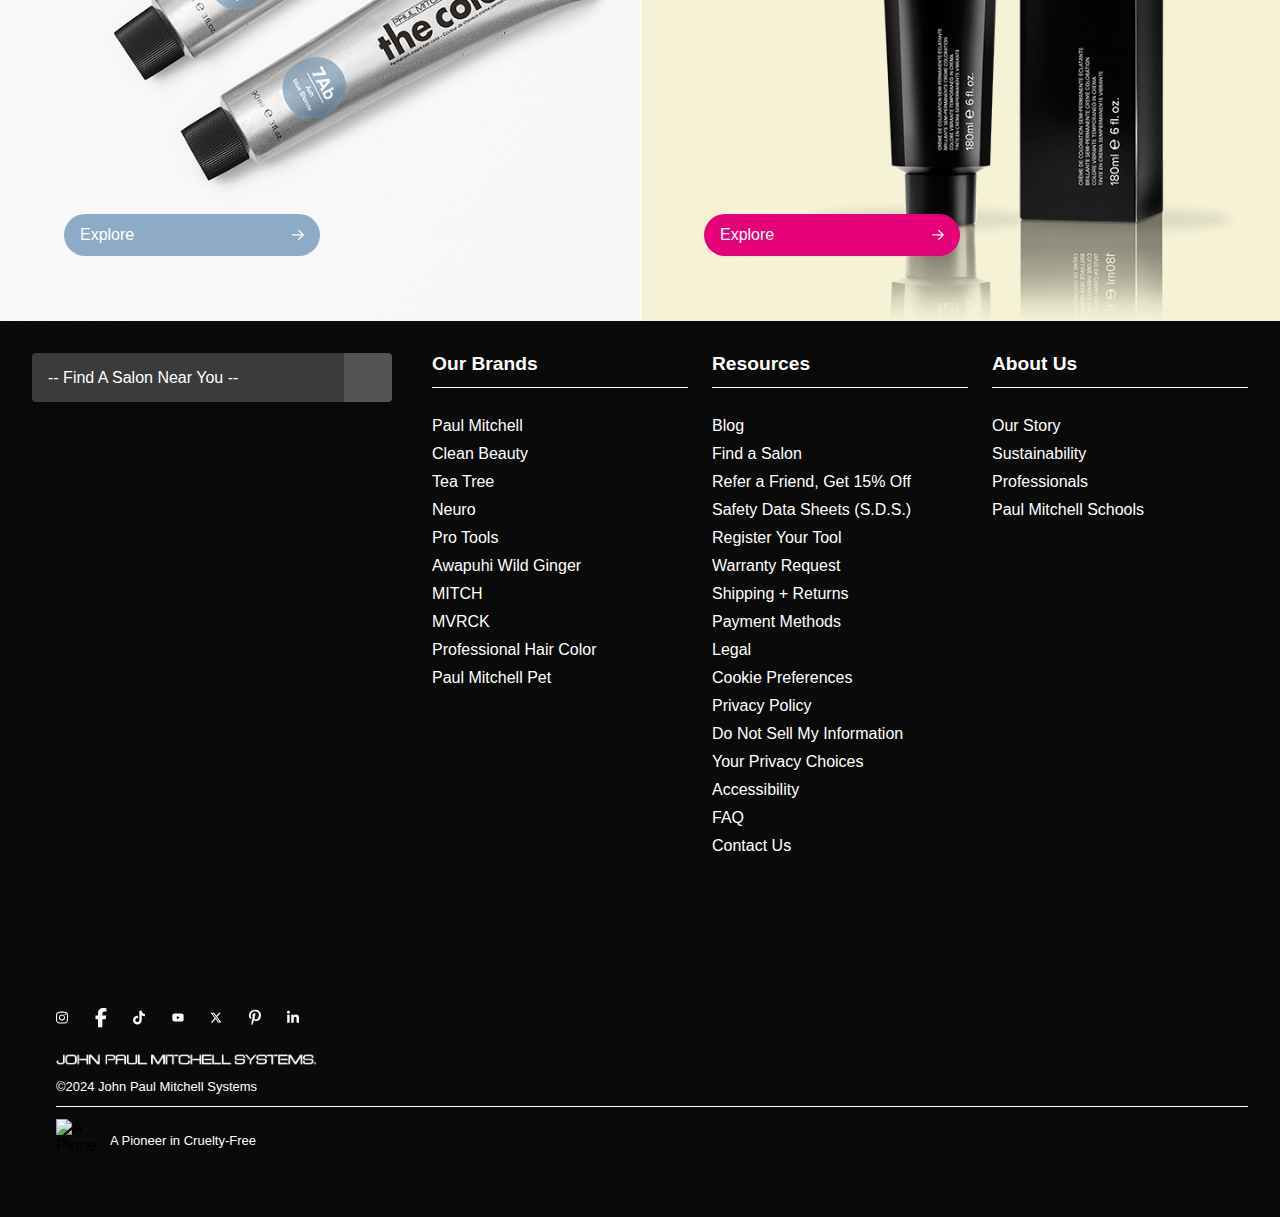
==== commit 58bba701: "Update page title" ====
--- a/index.html
+++ b/index.html
@@ -9,7 +9,7 @@
     <meta http-equiv="pragma" content="no-cache">
 
 
-    <title>JPMS - The Color Landing Page Prototype</title>
+    <title>Paul Mitchell - The Color</title>
     <link rel="stylesheet" href="https://use.typekit.net/tuy0cks.css">
     <link rel="stylesheet" href="https://kit.fontawesome.com/e9c3cba1af.css" crossorigin="anonymous">
     <link rel="stylesheet" href="src/styles-mobile.css">
@@ -321,4 +321,4 @@
     <script src="salons.js"></script>
     <script src="bee.js"></script>
 </body>
-</html>+</html>
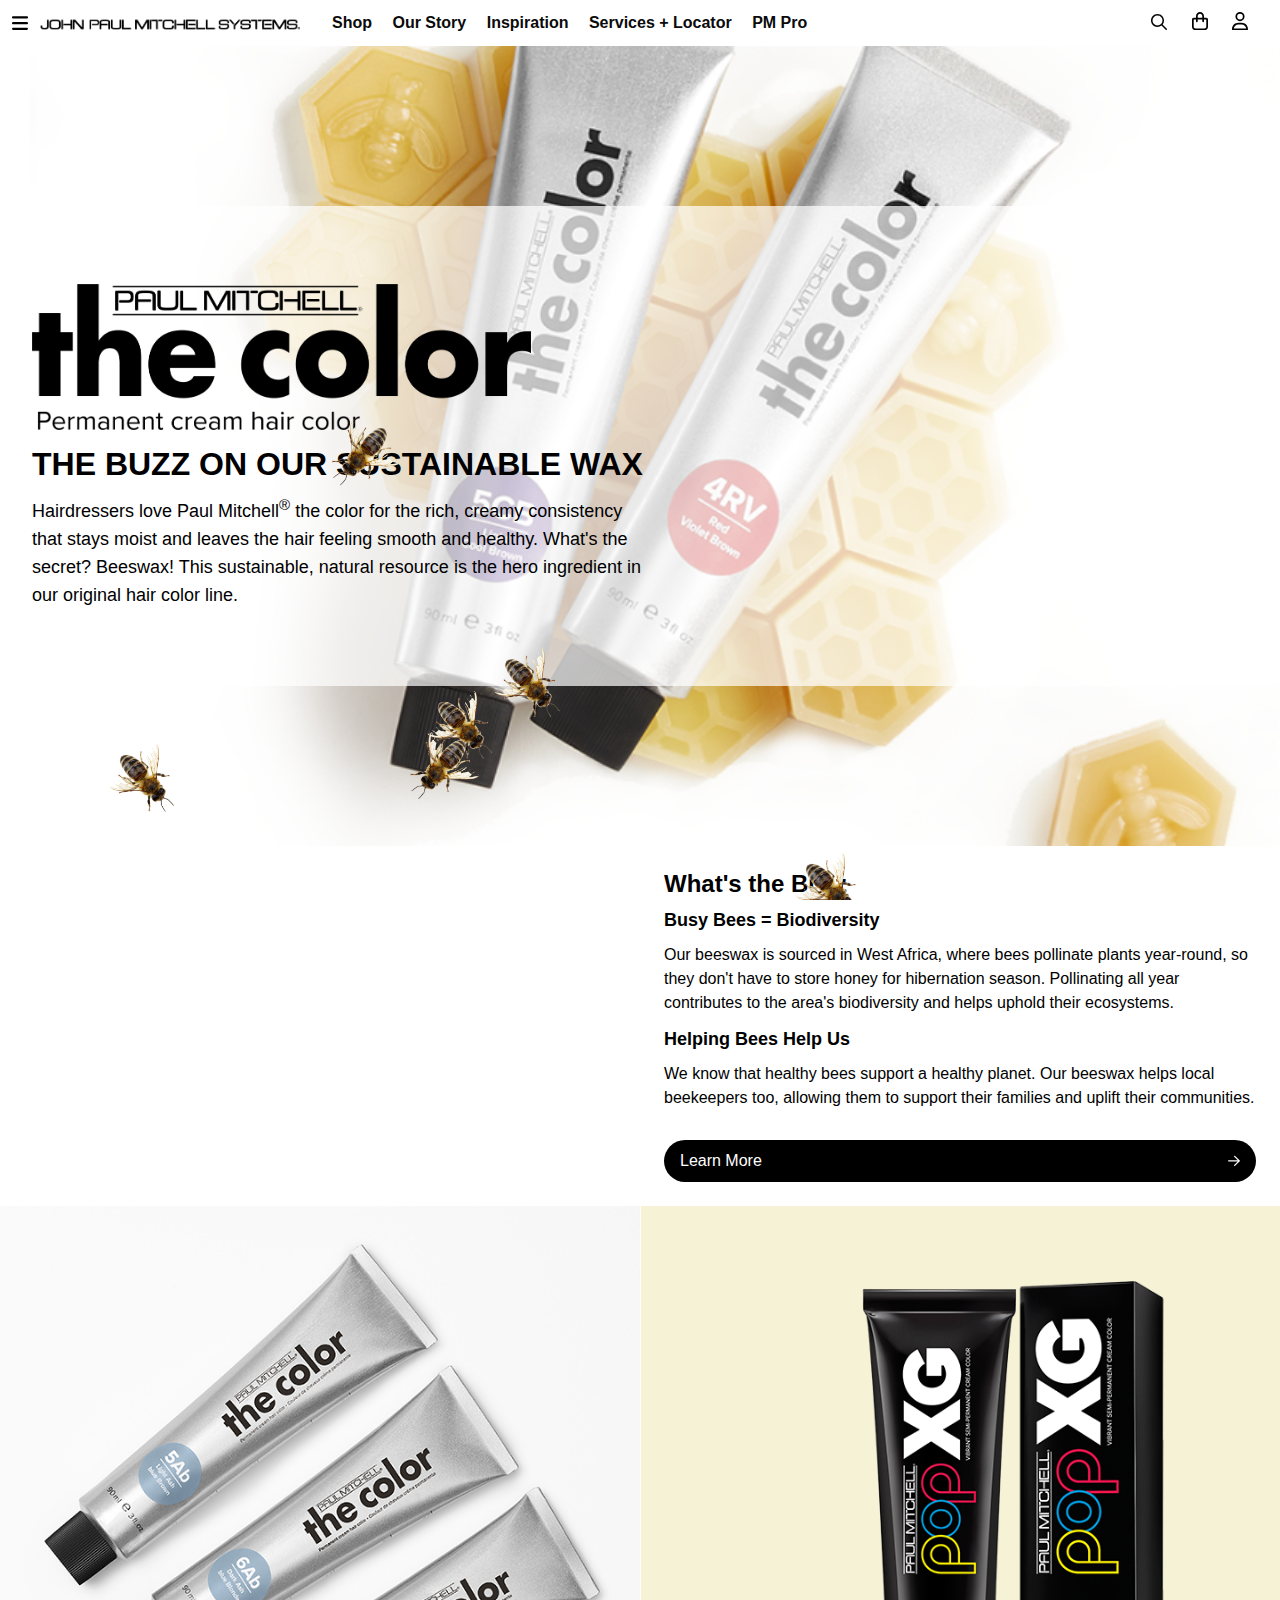
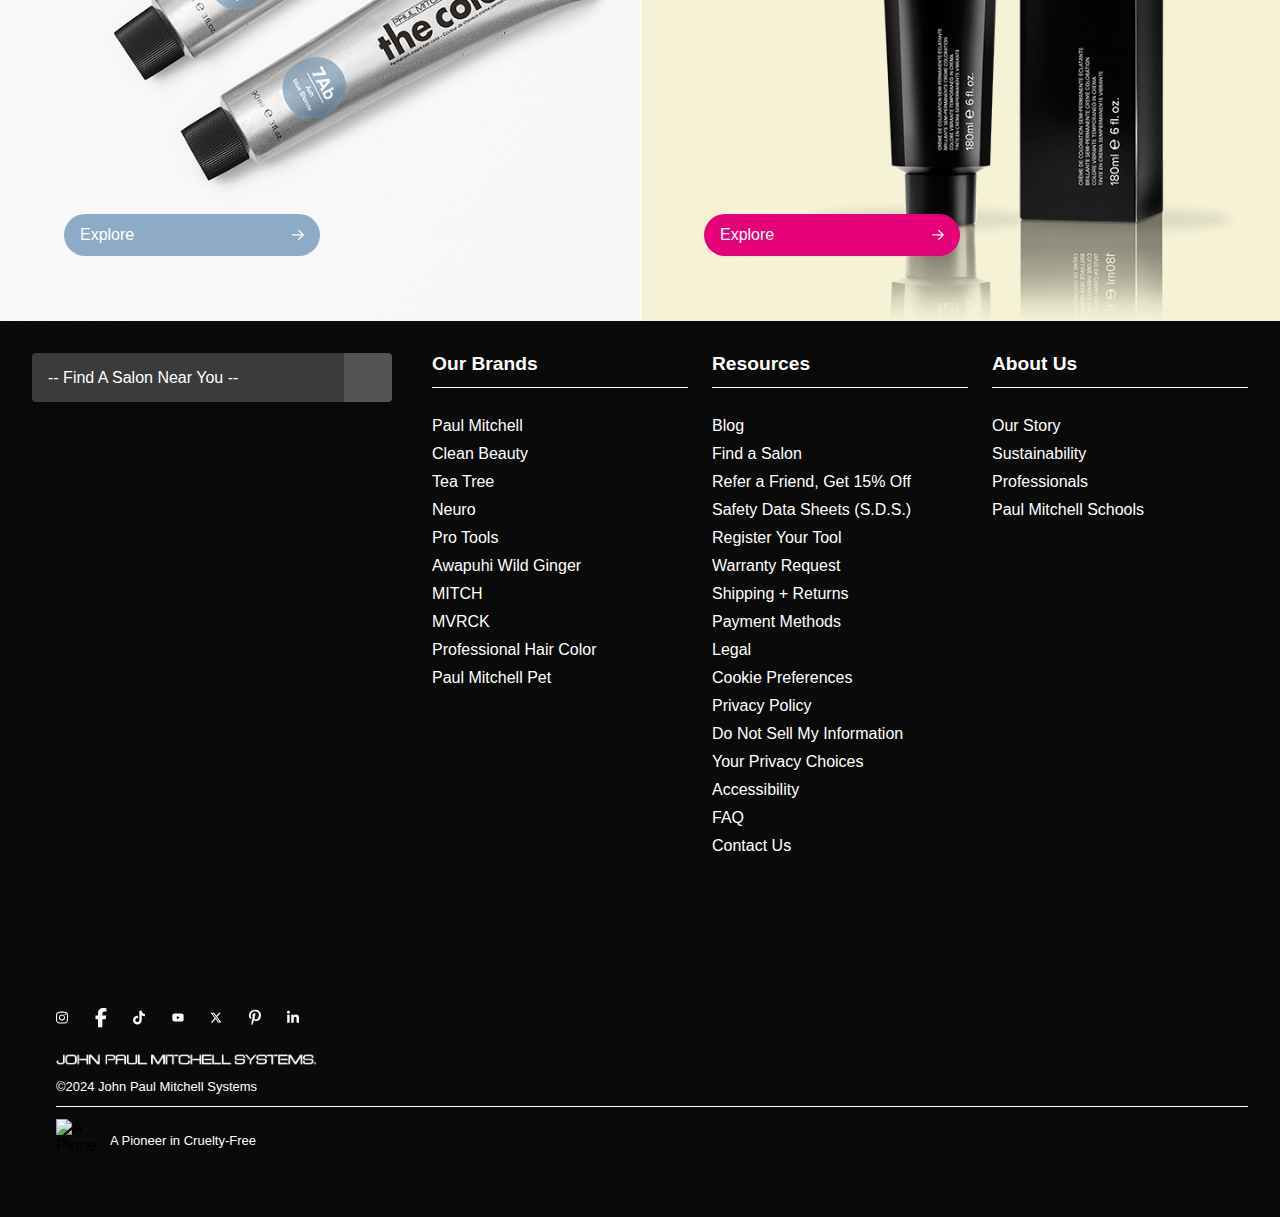
==== commit f33db875: "update salon locator mobile" ====
--- a/index.html
+++ b/index.html
@@ -132,28 +132,21 @@
       
             <footer class="footer">
 
-                <!-- <h2 class="location-title"><svg class="svg" xmlns="http://www.w3.org/2000/svg" viewBox="0 0 384 512"><path d="M336 192c0-79.5-64.5-144-144-144S48 112.5 48 192c0 12.4 4.5 31.6 15.3 57.2c10.5 24.8 25.4 52.2 42.5 79.9c28.5 46.2 61.5 90.8 86.2 122.6c24.8-31.8 57.8-76.4 86.2-122.6c17.1-27.7 32-55.1 42.5-79.9C331.5 223.6 336 204.4 336 192zm48 0c0 87.4-117 243-168.3 307.2c-12.3 15.3-35.1 15.3-47.4 0C117 435 0 279.4 0 192C0 86 86 0 192 0S384 86 384 192zm-160 0a32 32 0 1 0 -64 0 32 32 0 1 0 64 0zm-112 0a80 80 0 1 1 160 0 80 80 0 1 1 -160 0z"/></svg>Find a salon near you:</h2> -->
-
-              <article class="locator-search">
-
-
-                   
+                <article class="locator-search">
                     <select id="stateSelect">
                         <option> -- Find A Salon Near You -- </option>
                     </select>
                 
-
                     <div id="salonModal" class="modal">
-                    
-                  
-                        <h2 class="modal-header" style="z-index: 2000;">Salons Near You</h2>
-                    
+                        <div class="modal-header" style="z-index: 2000;">
+                            <span>Salons Near You</span>
+                            <div class="modal-close" onclick="closeModal()">X</div>
+                        </div>
                         <div class="modal-body" id="salonList"></div>
-                        <div class="modal-close" onclick="closeModal()">close x</div>
-                
-                    </div>
- 
-                </article> 
+                    </div>
+                </article>
+                
+
                 
           
                 <section class="footer-nav">
--- a/src/styles-mobile.css
+++ b/src/styles-mobile.css
@@ -340,10 +340,8 @@
       outline: none;
     }
   }
-  
-
-
-.modal {
+ 
+  .modal {
     display: none;
     position: fixed;
     left: 0;
@@ -358,7 +356,6 @@
     transform: translateY(100%);
     border-top-left-radius: 10px;
     border-top-right-radius: 10px;
-
 }
 
 .modal.open {
@@ -370,46 +367,40 @@
     padding: 10px;
     text-align: center;
     border-bottom: 1px solid #ccc;
-}
-
+    position: relative; /* Add relative positioning */
+    display: flex; /* Use flexbox */
+    justify-content: space-between; /* Space items evenly */
+    align-items: center; /* Center items vertically */
+}
 
 .modal-body {
     padding: 48px;
     margin-bottom: 24px;
     text-align: center;
-    display: flex; /* Use Flexbox */
-    flex-direction: column;
-    justify-content: center; /* Center items horizontally */
-    align-items: center; /* Center items vertically */
-    gap: 20px; /* Spacing between salons */
-}
-
+    display: flex;
+    flex-direction: row; /* Change to row for carousel */
+    overflow-x: auto; /* Enable horizontal scrolling */
+    gap: 20px;
+}
 
 .modal-close {
     cursor: pointer;
     color: black;
     font-size: 14px;
     padding: 10px;
-    display: block;
     text-align: center;
-    border-top: 1px solid #ccc;
+    border: none;
     text-transform: uppercase;
-   
-}
-
-.modal-close .svg {
-    width: 24px;
-    height: auto;
 }
 
 .salon {
     padding: 12px;
     border-bottom: 1px solid #ccc;
     text-align: center;
-   
-
-
-}
+    min-width: 80%; /* Ensure salons take up enough space to swipe */
+}
+
+
 .footer-nav {
     display: none;
 }
--- a/src/styles-desktop.css
+++ b/src/styles-desktop.css
@@ -459,10 +459,6 @@
     line-height: 28px;
 }
 
-.footer-nav a:hover {
-    color: yellow;
-}
-
 .nav1 {
     grid-column: 2;
     display: flex;
--- a/src/styles-bee.css
+++ b/src/styles-bee.css
@@ -22,8 +22,8 @@
 
 .bee1 {
     background-image: url('../assets/bee1.png');
-    width: 100px; /* Adjust size as needed */
-    height: 56.25px;
+    width: 132px; /* Adjust size as needed */
+    height: 74.25px;
 
 }
 
@@ -36,8 +36,8 @@
 
 .bee3 {
     background-image: url('../assets/bee3.png');
-    width: 112px; /* Adjust size as needed */
-    height: 84px;
+    width: 123px; /* Adjust size as needed */
+    height: 92.25px;
   
 }
 
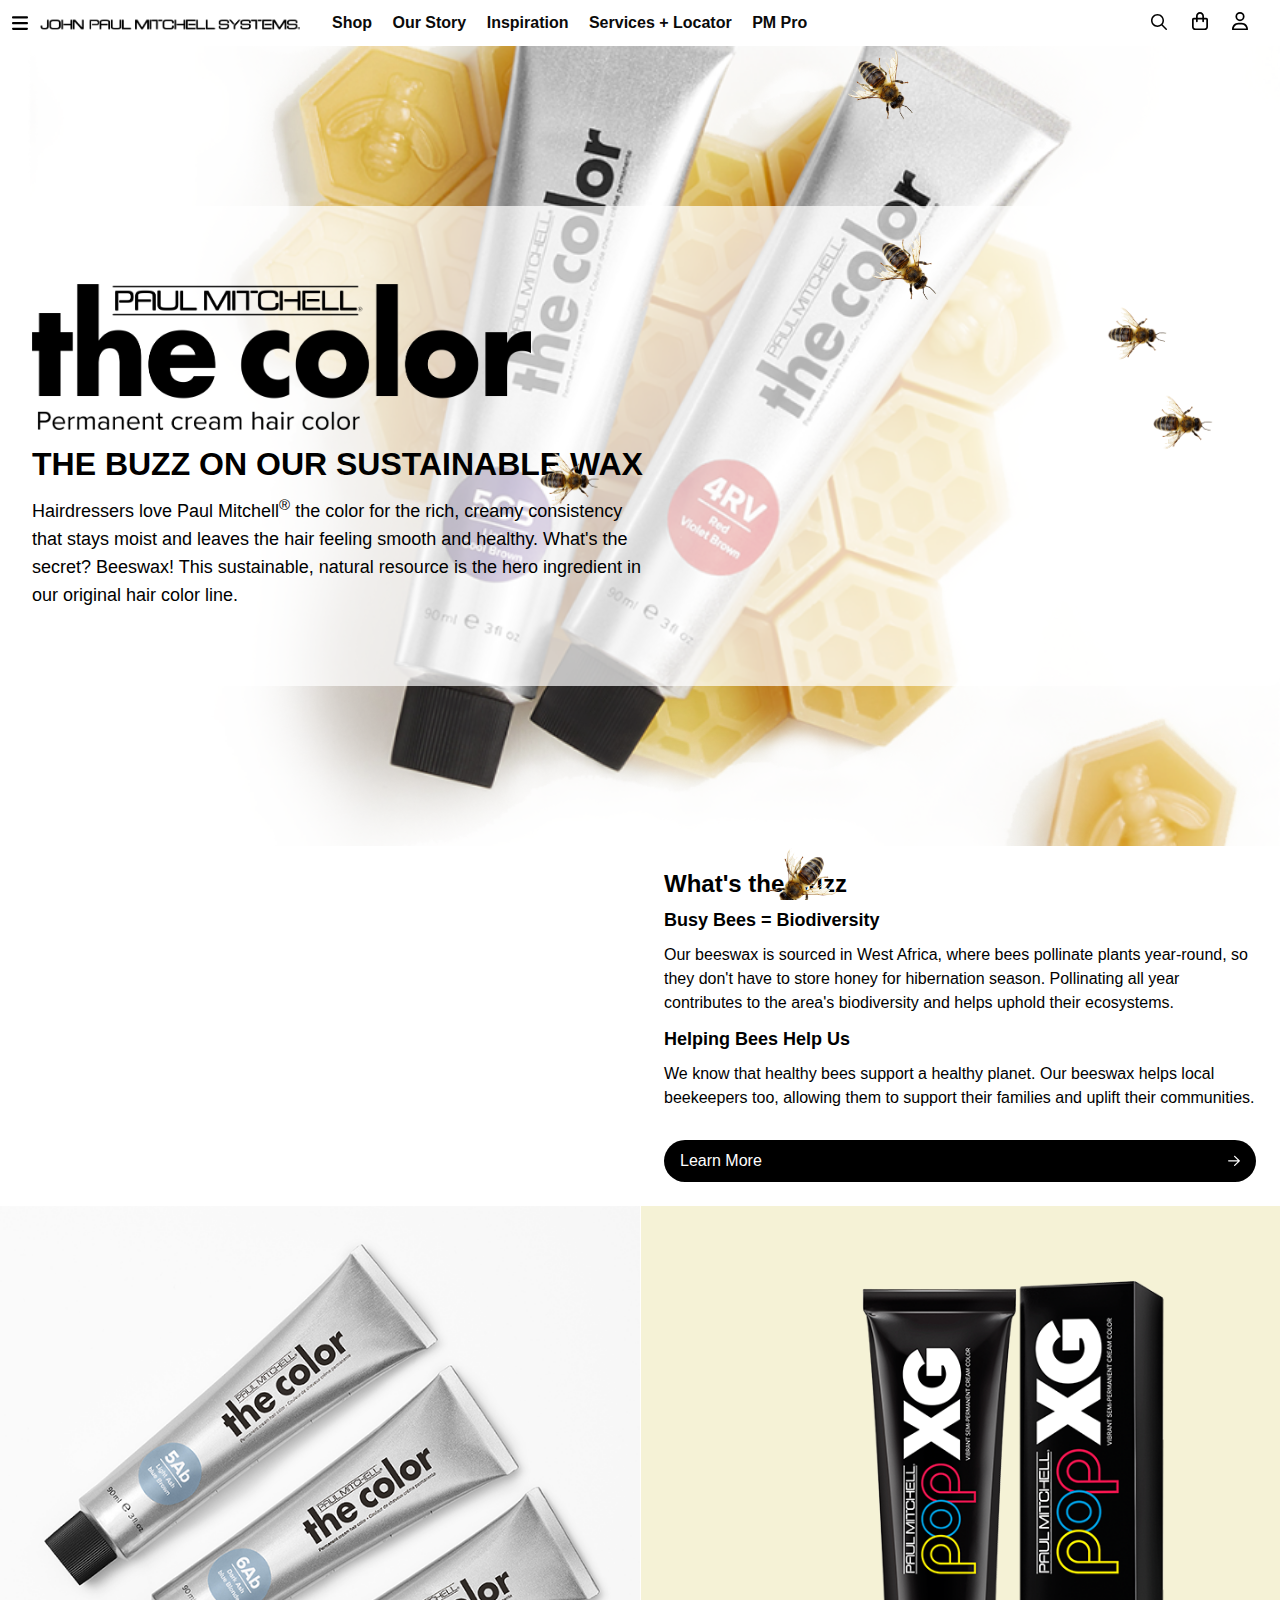
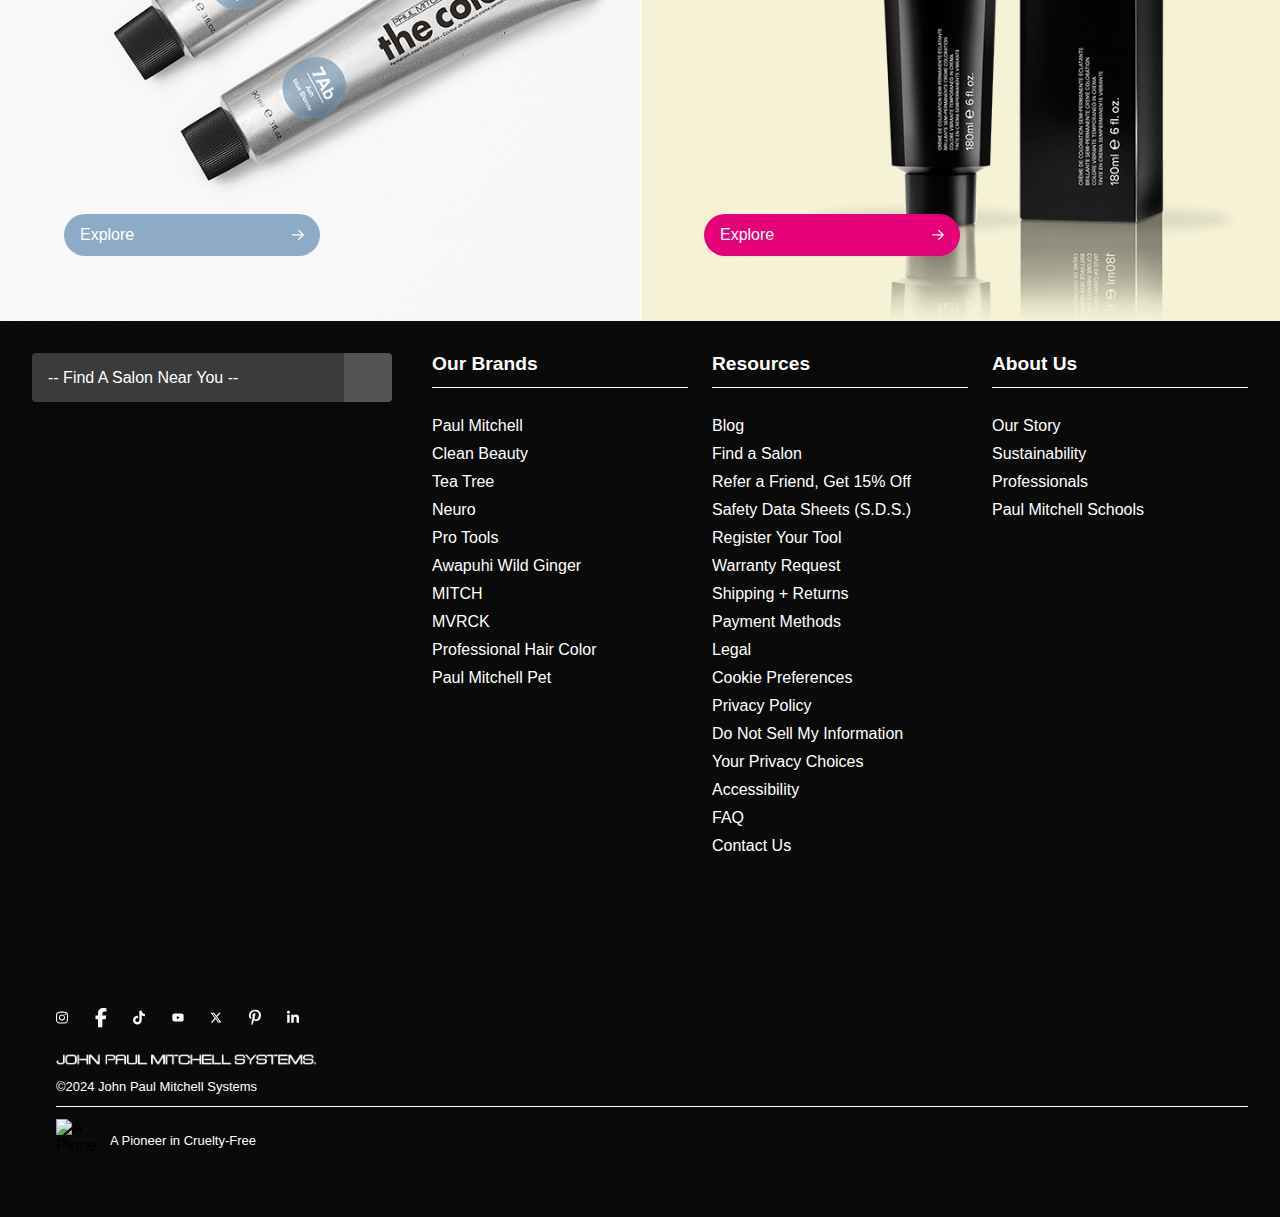
==== commit 67d1673c: "Update index.html" ====
--- a/index.html
+++ b/index.html
@@ -132,7 +132,7 @@
       
             <footer class="footer">
 
-                <article class="locator-search">
+               <article class="locator-search">
                     <select id="stateSelect">
                         <option> -- Find A Salon Near You -- </option>
                     </select>
--- a/src/styles-mobile.css
+++ b/src/styles-mobile.css
@@ -400,7 +400,6 @@
     min-width: 80%; /* Ensure salons take up enough space to swipe */
 }
 
-
 .footer-nav {
     display: none;
 }
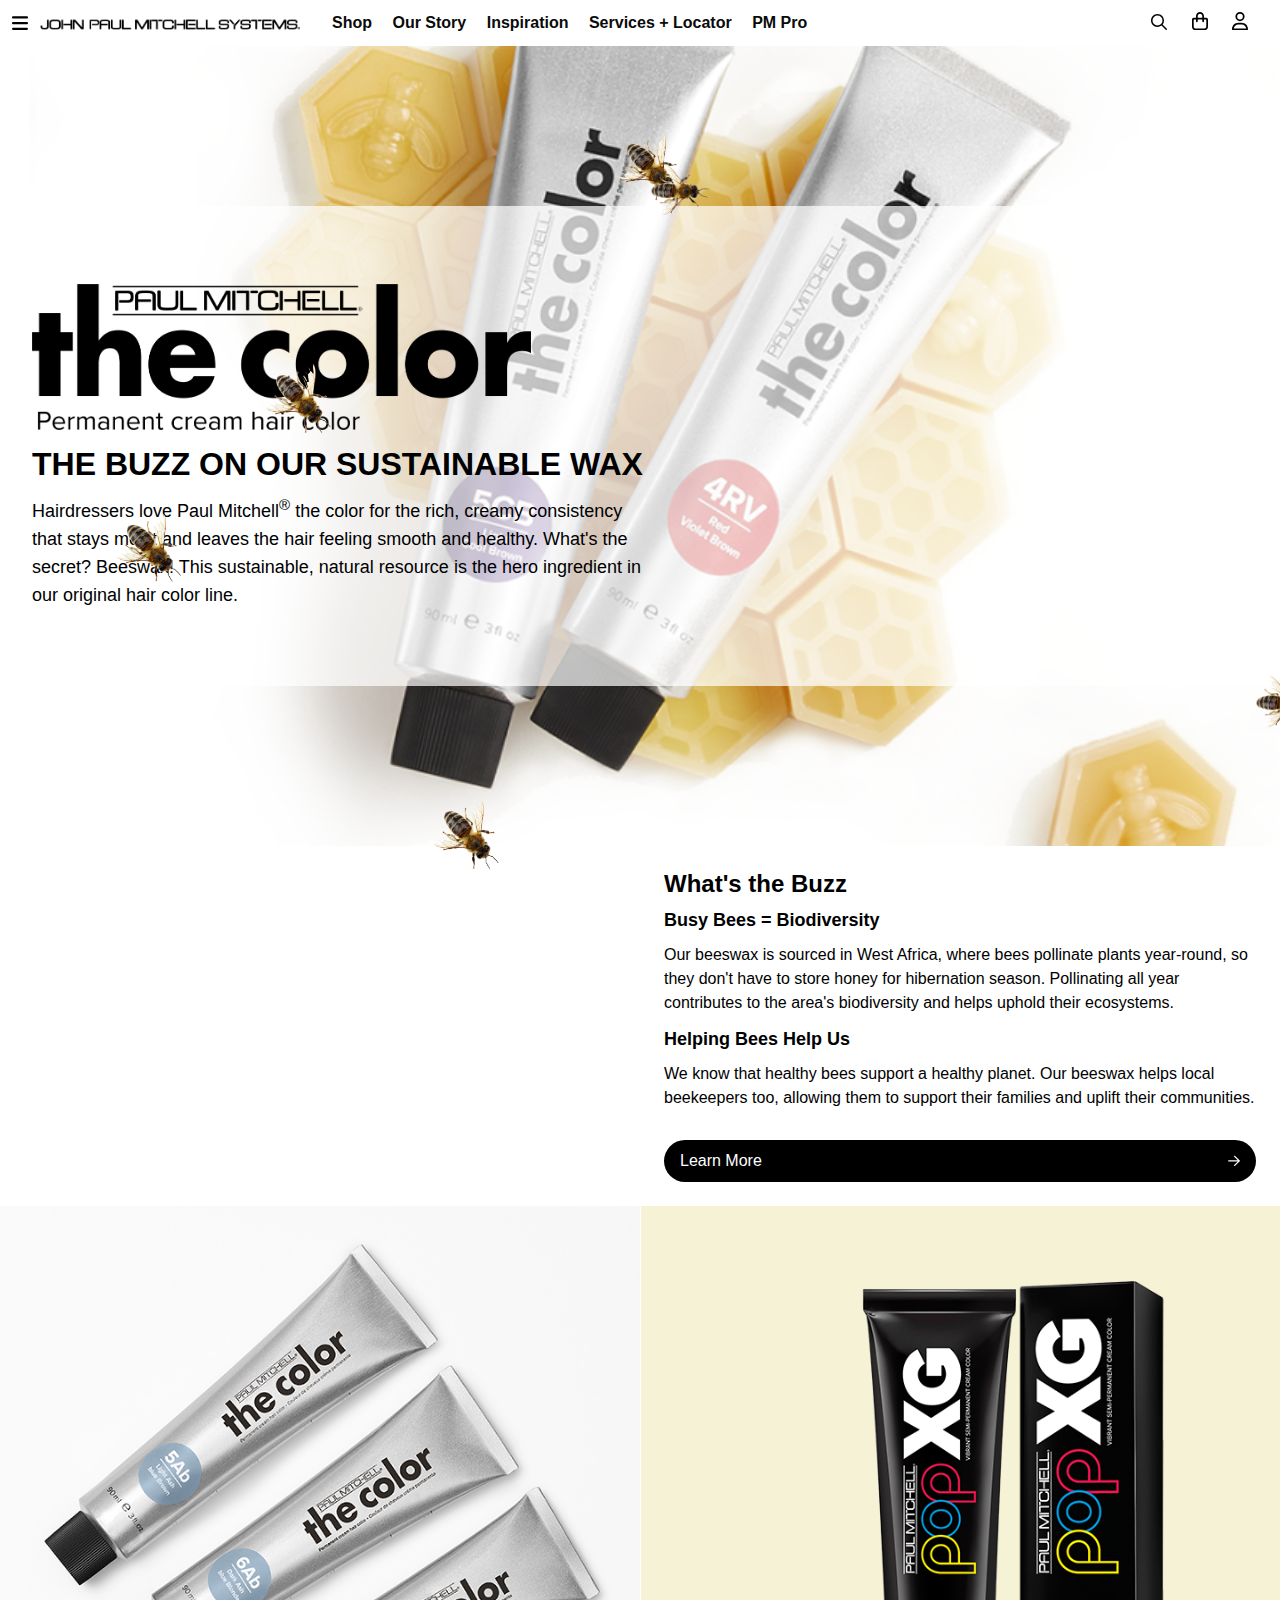
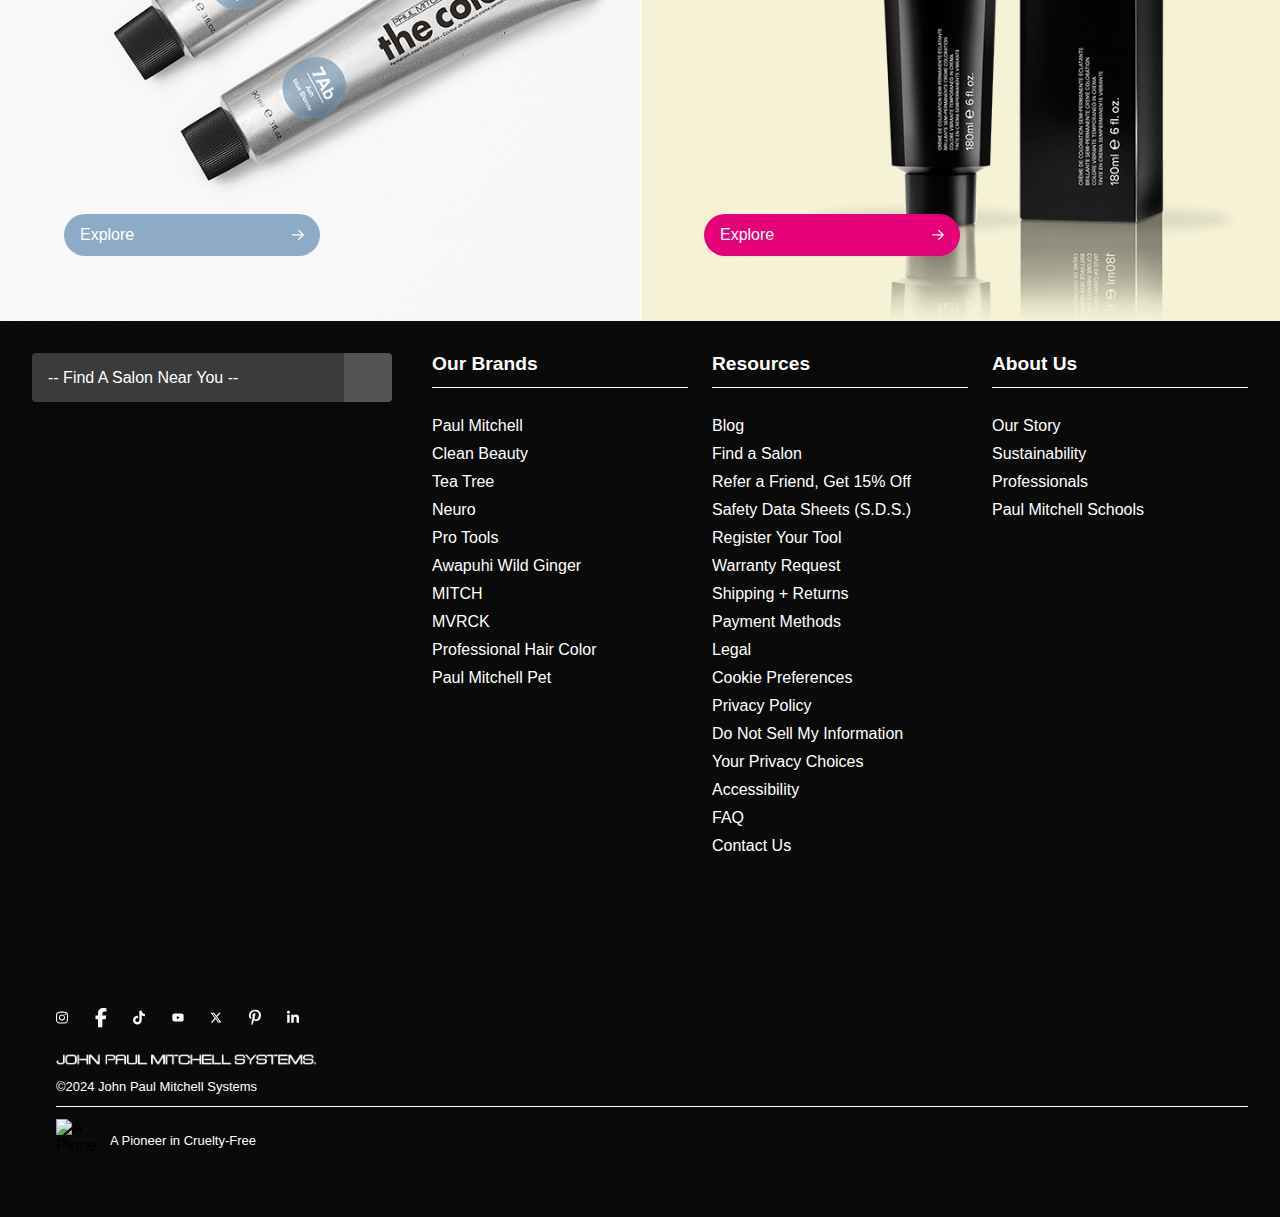
==== commit 4615036f: "Update index.html -" ====
--- a/index.html
+++ b/index.html
@@ -313,5 +313,6 @@
     </main>
     <script src="salons.js"></script>
     <script src="bee.js"></script>
+    <script src="accordion.js"></script>
 </body>
 </html>
--- a/src/styles-tablet.css
+++ b/src/styles-tablet.css
@@ -277,13 +277,12 @@
 
 .locator-search {
     grid-column: 1;
-    grid-row: 1;
+    grid-row: auto;
     height: auto;
     display: flex;
     flex-direction: column;
     justify-content: center;
     align-items: center;
-    margin-top: 24px;
     position: relative;
 
 }
@@ -305,7 +304,8 @@
 
 .locator-search select {
     appearance: none;
-    margin-bottom: 48px;
+    margin-top: 24px;
+    margin-bottom: 24px;
     border: 0;
     outline: 0;
     font: inherit;
@@ -322,7 +322,6 @@
     box-shadow: 0 0 1em 0 rgba(0, 0, 0, 0.2);
     cursor: pointer;
 
-
    
     &::-ms-expand {
       display: none;
@@ -332,10 +331,8 @@
       outline: none;
     }
   }
-  
-
-
-.modal {
+ 
+  .modal {
     display: none;
     position: fixed;
     left: 0;
@@ -350,7 +347,6 @@
     transform: translateY(100%);
     border-top-left-radius: 10px;
     border-top-right-radius: 10px;
-
 }
 
 .modal.open {
@@ -362,44 +358,39 @@
     padding: 10px;
     text-align: center;
     border-bottom: 1px solid #ccc;
-}
-
+    position: relative; /* Add relative positioning */
+    display: flex; /* Use flexbox */
+    justify-content: space-between; /* Space items evenly */
+    align-items: center; /* Center items vertically */
+}
 
 .modal-body {
     padding: 48px;
     margin-bottom: 24px;
     text-align: center;
-    display: flex; /* Use Flexbox */
-    flex-direction: column;
-    justify-content: center; /* Center items horizontally */
-    align-items: center; /* Center items vertically */
-    gap: 20px; /* Spacing between salons */
-}
-
+    display: flex;
+    flex-direction: row; /* Change to row for carousel */
+    overflow-x: auto; /* Enable horizontal scrolling */
+    gap: 20px;
+}
 
 .modal-close {
     cursor: pointer;
-    color: #0A0A0A;
+    color: black;
     font-size: 14px;
     padding: 10px;
-    display: block;
     text-align: center;
-    border-top: 1px solid #ccc;
+    border: none;
     text-transform: uppercase;
-   
-}
-
-.modal-close .svg {
-    width: 24px;
-    height: auto;
 }
 
 .salon {
     padding: 12px;
     border-bottom: 1px solid #ccc;
     text-align: center;
-   
-}
+    min-width: 80%; /* Ensure salons take up enough space to swipe */
+}
+
 
 .footer-nav {
     display: none;
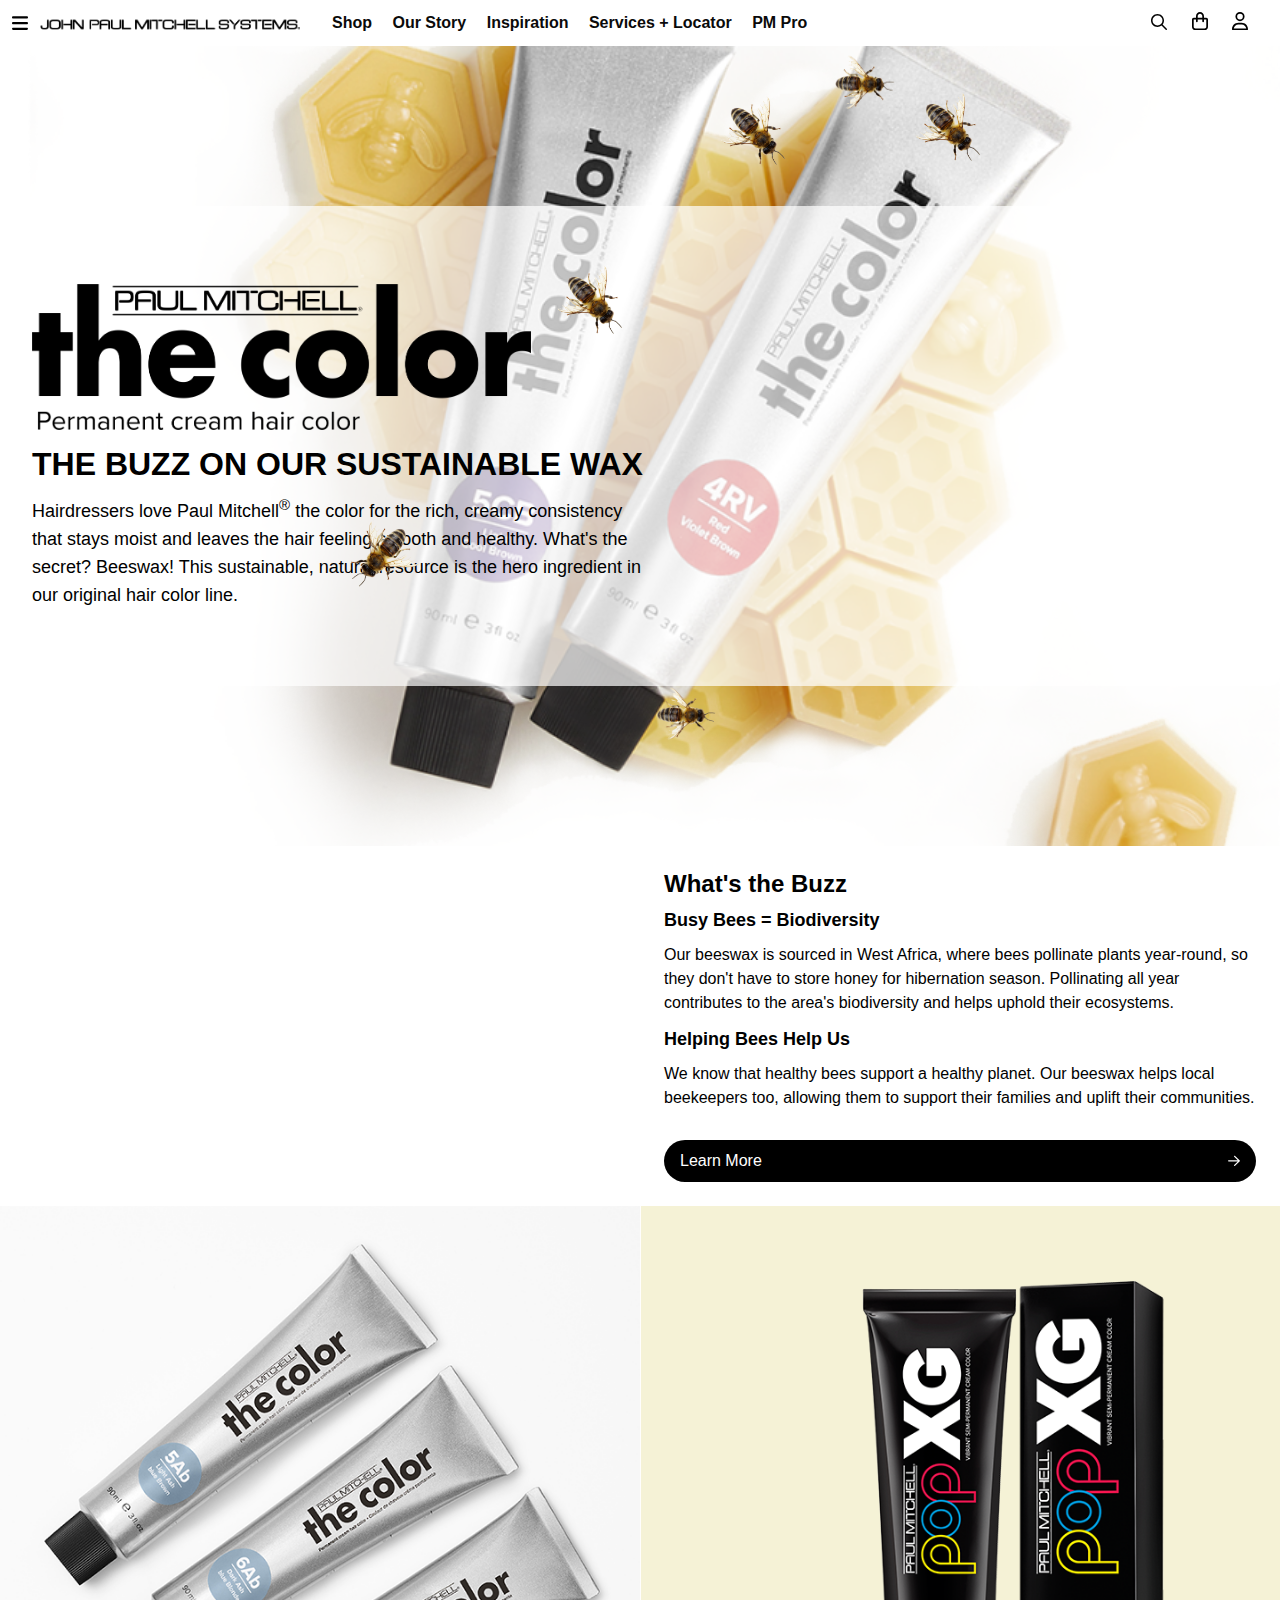
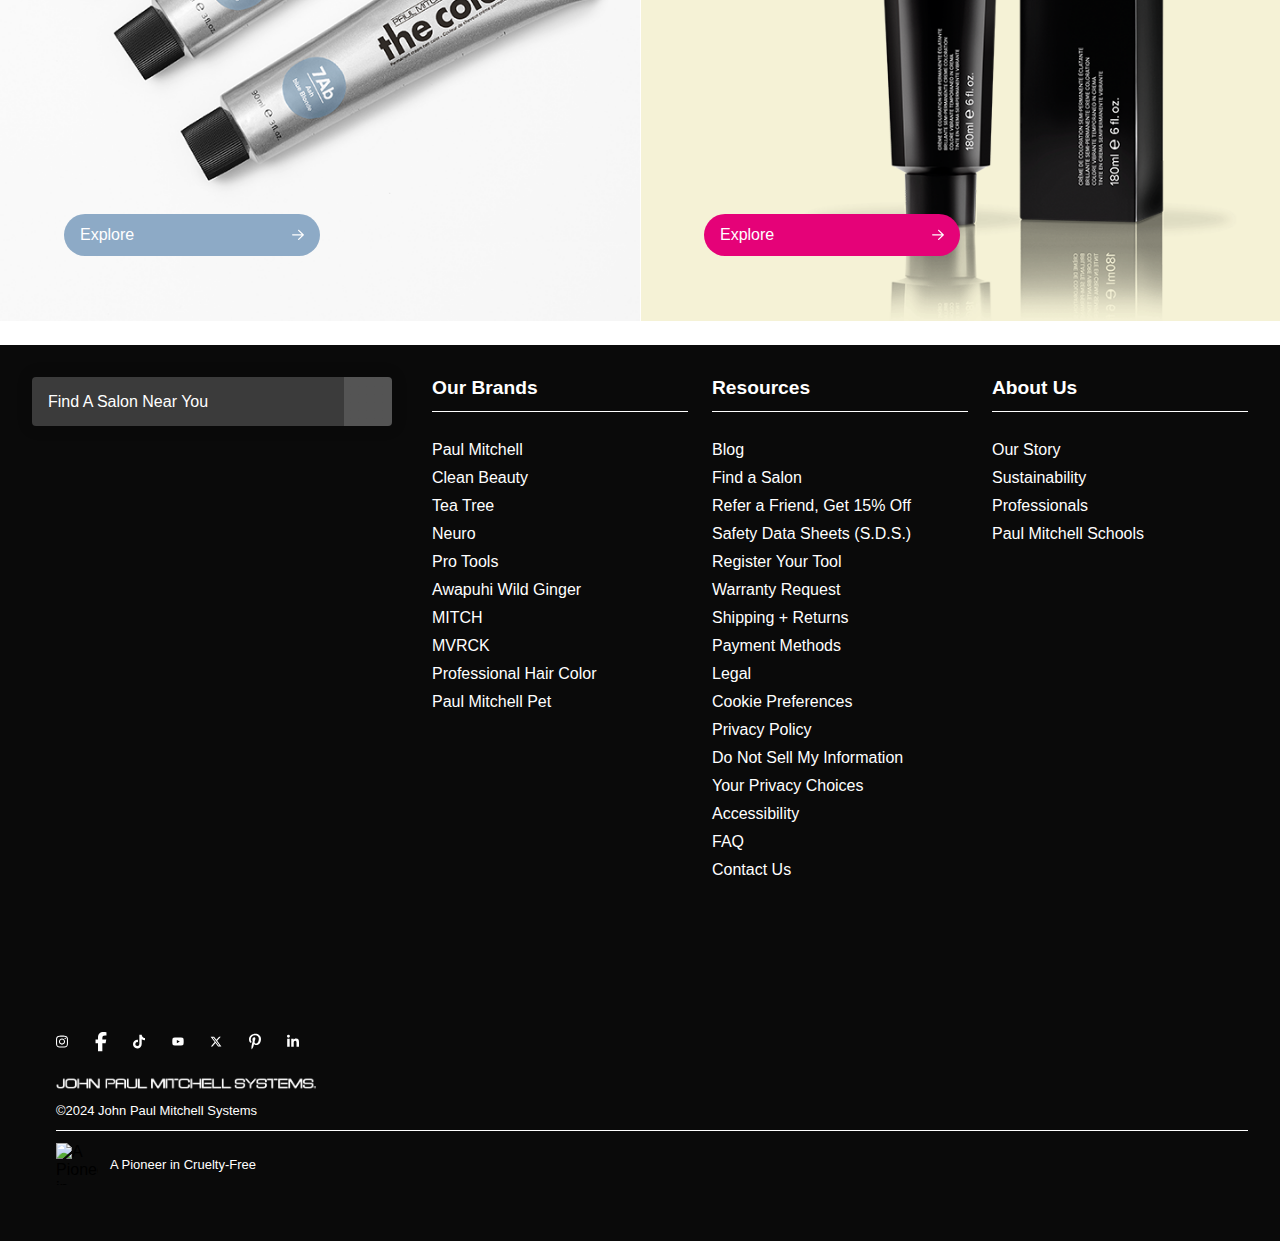
==== commit 6cbb7e19: "Update index.html" ====
--- a/index.html
+++ b/index.html
@@ -134,7 +134,7 @@
 
                <article class="locator-search">
                     <select id="stateSelect">
-                        <option> -- Find A Salon Near You -- </option>
+                        <option>Find A Salon Near You</option>
                     </select>
                 
                     <div id="salonModal" class="modal">
--- a/src/styles-mobile.css
+++ b/src/styles-mobile.css
@@ -349,7 +349,6 @@
     bottom: 0;
     width: 100%;
     background-color: white;
-    border-top: none;
     box-shadow: 0 -2px 10px rgba(0, 0, 0, 0.1);
     z-index: 1000;
     transition: transform 0.3s ease-in-out;
@@ -364,22 +363,21 @@
 }
 
 .modal-header {
-    padding: 10px;
-    text-align: center;
+    padding: 10px 24px;
     border-bottom: 1px solid #ccc;
-    position: relative; /* Add relative positioning */
-    display: flex; /* Use flexbox */
-    justify-content: space-between; /* Space items evenly */
-    align-items: center; /* Center items vertically */
+    display: flex;
+    justify-content: space-between;
+    align-items: center;
+    font-weight: 700;
 }
 
 .modal-body {
-    padding: 48px;
+    padding: 24px;
     margin-bottom: 24px;
     text-align: center;
     display: flex;
-    flex-direction: row; /* Change to row for carousel */
-    overflow-x: auto; /* Enable horizontal scrolling */
+    flex-direction: row;
+    overflow-x: auto;
     gap: 20px;
 }
 
@@ -388,17 +386,16 @@
     color: black;
     font-size: 14px;
     padding: 10px;
-    text-align: center;
-    border: none;
     text-transform: uppercase;
 }
 
 .salon {
     padding: 12px;
-    border-bottom: 1px solid #ccc;
-    text-align: center;
-    min-width: 80%; /* Ensure salons take up enough space to swipe */
-}
+    text-align: left;
+    min-width: 60%;
+    border: #0A0A0A solid 1px;
+}
+
 
 .footer-nav {
     display: none;
--- a/src/styles-tablet.css
+++ b/src/styles-tablet.css
@@ -332,7 +332,7 @@
     }
   }
  
-  .modal {
+ .modal {
     display: none;
     position: fixed;
     left: 0;
@@ -340,7 +340,6 @@
     bottom: 0;
     width: 100%;
     background-color: white;
-    border-top: none;
     box-shadow: 0 -2px 10px rgba(0, 0, 0, 0.1);
     z-index: 1000;
     transition: transform 0.3s ease-in-out;
@@ -355,13 +354,12 @@
 }
 
 .modal-header {
-    padding: 10px;
-    text-align: center;
+    padding: 10px 24px;
     border-bottom: 1px solid #ccc;
-    position: relative; /* Add relative positioning */
-    display: flex; /* Use flexbox */
-    justify-content: space-between; /* Space items evenly */
-    align-items: center; /* Center items vertically */
+    display: flex;
+    justify-content: space-between;
+    align-items: center;
+    font-weight: 700;
 }
 
 .modal-body {
@@ -369,8 +367,8 @@
     margin-bottom: 24px;
     text-align: center;
     display: flex;
-    flex-direction: row; /* Change to row for carousel */
-    overflow-x: auto; /* Enable horizontal scrolling */
+    flex-direction: row;
+    overflow-x: auto;
     gap: 20px;
 }
 
@@ -379,17 +377,16 @@
     color: black;
     font-size: 14px;
     padding: 10px;
-    text-align: center;
-    border: none;
     text-transform: uppercase;
 }
 
 .salon {
     padding: 12px;
-    border-bottom: 1px solid #ccc;
-    text-align: center;
-    min-width: 80%; /* Ensure salons take up enough space to swipe */
-}
+    text-align: left;
+    min-width: 30%;
+    border: #0A0A0A solid 1px;
+}
+
 
 
 .footer-nav {
--- a/src/styles-desktop.css
+++ b/src/styles-desktop.css
@@ -306,6 +306,7 @@
     grid-template-columns: 400px 1fr 1fr 1fr 1fr;
     grid-template-rows: repeat(3, auto);
     padding: 32px;
+    margin-top:24px;
 
     
 }
@@ -381,14 +382,12 @@
     bottom: 0;
     width: 100%;
     background-color: white;
-    border-top: none;
     box-shadow: 0 -2px 10px rgba(0, 0, 0, 0.1);
     z-index: 1000;
     transition: transform 0.3s ease-in-out;
     transform: translateY(100%);
     border-top-left-radius: 10px;
     border-top-right-radius: 10px;
-
 }
 
 .modal.open {
@@ -397,48 +396,37 @@
 }
 
 .modal-header {
-    padding: 10px;
-    text-align: center;
+    padding: 10px 24px;
     border-bottom: 1px solid #ccc;
-    
-}
-
+    display: flex;
+    justify-content: space-between;
+    align-items: center;
+    font-weight: 700;
+}
 
 .modal-body {
     padding: 48px;
     margin-bottom: 24px;
     text-align: center;
-    display: flex; 
-    flex-wrap: wrap; 
-    justify-content: center; 
-    align-items: center; 
-    gap: 20px; 
-}
-
+    display: flex;
+    flex-direction: row;
+    overflow-x: auto;
+    gap: 20px;
+}
 
 .modal-close {
     cursor: pointer;
-    color: #0A0A0A;
+    color: black;
     font-size: 14px;
     padding: 10px;
-    display: block;
-    text-align: center;
-    border-top: 1px solid #ccc;
     text-transform: uppercase;
-   
-}
-
-.modal-close .svg {
-    width: 24px;
-    height: auto;
 }
 
 .salon {
-    margin: 10px 0; padding: 10px;
-    border: 1px solid #ccc;
-    border-radius: 8px;
-    background-color: #f9f9f9;
+    padding: 12px;
     text-align: left;
+    min-width: 30%;
+    border: #0A0A0A solid 1px;
 }
 
 .footer-nav-mobile {
